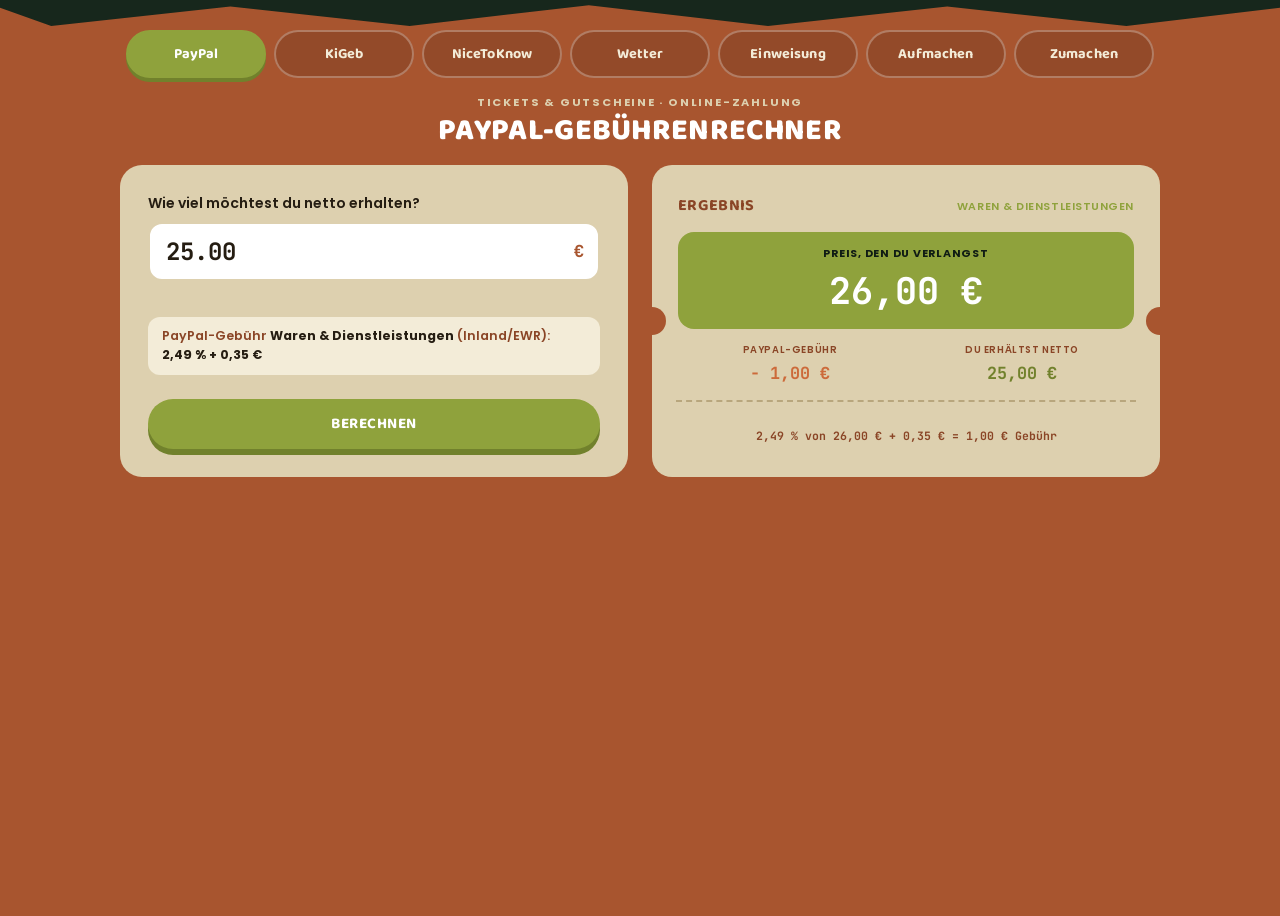
==== Kletterwald/index.html @ faeb9919 "margin fix" ====
<!doctype html>
<html lang="de">
  <head>
    <meta charset="UTF-8" />
    <meta name="viewport" content="width=device-width, initial-scale=1.0" />
    <title>Kletterwald-Einsiedel | INTRANET</title>
    <style>
      /* Fonts lokal eingebettet (Baloo 2, Poppins, JetBrains Mono) – kein Netzwerk nötig, funktioniert komplett offline */
      @font-face {
        font-family: "Baloo 2";
        font-style: normal;
        font-weight: 700;
        font-display: swap;
        src: url([data-uri])
          format("woff2");
      }

      @font-face {
        font-family: "Baloo 2";
        font-style: normal;
        font-weight: 800;
        font-display: swap;
        src: url([data-uri])
          format("woff2");
      }

      @font-face {
        font-family: "Poppins";
        font-style: normal;
        font-weight: 400;
        font-display: swap;
        src: url([data-uri])
          format("woff2");
      }

      @font-face {
        font-family: "Poppins";
        font-style: normal;
        font-weight: 500;
        font-display: swap;
        src: url([data-uri])
          format("woff2");
      }

      @font-face {
        font-family: "Poppins";
        font-style: normal;
        font-weight: 600;
        font-display: swap;
        src: url([data-uri])
          format("woff2");
      }

      @font-face {
        font-family: "Poppins";
        font-style: normal;
        font-weight: 700;
        font-display: swap;
        src: url([data-uri])
          format("woff2");
      }

      @font-face {
        font-family: "JetBrains Mono";
        font-style: normal;
        font-weight: 700;
        font-display: swap;
        src: url([data-uri])
          format("woff2");
      }

      :root {
        --green-dark: #17271c;
        --green-darker: #101c14;
        --terracotta: #a8552f;
        --terracotta-dark: #8a4526;
        --olive: #8fa23c;
        --olive-dark: #71812c;
        --cream: #ddd0af;
        --cream-light: #f3ecd8;
        --orange: #cc6a3a;
        --white: #ffffff;
        --ink: #251d12;
        --font-display: "Baloo 2", sans-serif;
        --font-body: "Poppins", sans-serif;
        --font-mono: "JetBrains Mono", monospace;
      }

      * {
        box-sizing: border-box;
      }
      html,
      body {
        height: 100%;
      }

      body {
        margin: 16px;
        font-family: var(--font-body);
        background: var(--terracotta);
        color: var(--white);
        -webkit-font-smoothing: antialiased;
        display: flex;
        align-items: top;
        justify-content: center;
        min-height: 100vh;
        padding: 14px 16px;
        -webkit-tap-highlight-color: transparent;
      }

      iframe {
        border: none;
        width: 100%;
        height: 600px;
        border-radius: 22px;
        overflow: hidden;
      }

      .wetter-radar-window {
        overflow: hidden;
        border-radius: 22px;
        height: 720px;
      }

      .wetter-radar-window .wetter_radar {
        margin-top: -260px;
        min-height: 1000px;
      }

      /* thin fixed brand strip, doesn't take up layout space */
      .top-decor {
        position: fixed;
        top: 0;
        left: 0;
        right: 0;
        height: 26px;
        background: var(--green-dark);
        clip-path: polygon(
          0 0,
          100% 0,
          100% 30%,
          88% 100%,
          74% 25%,
          60% 100%,
          46% 20%,
          32% 100%,
          18% 25%,
          4% 100%,
          0 30%
        );
        z-index: 0;
      }

      .page {
        position: relative;
        z-index: 1;
        width: 100%;
        max-width: 1040px;
      }

      /* ---------- Tab bar ---------- */
      .tabbar {
        display: flex;
        flex-wrap: wrap;
        justify-content: center;
        gap: 8px;
        margin-bottom: 16px;
      }

      .tab {
        font-family: var(--font-display);
        font-weight: 700;
        font-size: 0.9rem;
        letter-spacing: 0.01em;
        color: var(--cream-light);
        background: rgba(0, 0, 0, 0.12);
        border: 2px solid rgba(255, 255, 255, 0.28);
        border-radius: 999px;
        padding: 10px 18px;
        min-width: 140px;
        max-width: 150px;
        text-align: center;
        cursor: pointer;
        transition:
          background 0.12s ease,
          border-color 0.12s ease,
          color 0.12s ease,
          transform 0.08s ease;
      }

      .tab:active {
        transform: scale(0.97);
      }

      .tab.active {
        background: var(--olive);
        border-color: var(--olive);
        color: var(--white);
        box-shadow: 0 4px 0 var(--olive-dark);
      }

      /* ---------- Page head (per tab) ---------- */
      .page-head {
        text-align: center;
        margin-bottom: 18px;
      }

      .eyebrow {
        font-family: var(--font-body);
        font-weight: 700;
        font-size: 0.7rem;
        letter-spacing: 0.16em;
        text-transform: uppercase;
        color: var(--cream);
        margin: 0 0 4px;
      }

      h1 {
        font-family: var(--font-display);
        font-weight: 800;
        text-transform: uppercase;
        font-size: clamp(1.35rem, 2.6vw, 1.9rem);
        line-height: 1.05;
        letter-spacing: 0.01em;
        margin: 0;
      }

      .layout {
        display: grid;
        grid-template-columns: 1fr 1fr;
        gap: 24px;
        align-items: stretch;
      }

      /* ---------- Left cards (form / package picker) ---------- */
      .calc-card {
        background: var(--cream);
        border-radius: 22px;
        padding: clamp(18px, 2.6vw, 28px);
        color: var(--ink);
        text-align: left;
        display: flex;
        flex-direction: column;
        height: 100%;
      }

      #panel-paypal .calc-card {
        justify-content: space-between;
      }
      #panel-kigeb .calc-card {
        overflow-y: auto;
      }

      .field {
        margin-bottom: 14px;
      }

      .field label {
        display: block;
        font-weight: 600;
        font-size: 0.88rem;
        margin-bottom: 8px;
        color: var(--ink);
      }

      .amount-row {
        display: flex;
        align-items: center;
        background: var(--white);
        border: 2px solid var(--cream);
        border-radius: 14px;
        padding: 2px 6px 2px 16px;
        transition: border-color 0.15s ease;
      }

      .amount-row:focus-within {
        border-color: var(--olive);
      }

      .amount-row input {
        border: none;
        outline: none;
        background: transparent;
        font-family: var(--font-mono);
        font-size: 1.5rem;
        font-weight: 700;
        color: var(--ink);
        width: 100%;
        padding: 10px 0;
      }

      .amount-row span {
        font-family: var(--font-mono);
        font-weight: 700;
        font-size: 1.05rem;
        color: var(--terracotta);
        padding-right: 8px;
      }

      .fee-basis {
        display: block;
        background: var(--cream-light);
        border-radius: 12px;
        padding: 10px 14px;
        margin: 14px 0 16px;
        font-size: 0.78rem;
        font-weight: 600;
        color: var(--terracotta-dark);
        line-height: 1.5;
      }

      .fee-basis strong {
        color: var(--ink);
      }

      .btn-primary {
        width: 100%;
        background: var(--olive);
        color: var(--white);
        border: none;
        border-radius: 999px;
        font-family: var(--font-display);
        font-weight: 700;
        font-size: 0.95rem;
        text-transform: uppercase;
        letter-spacing: 0.03em;
        padding: 13px 20px;
        cursor: pointer;
        box-shadow: 0 6px 0 var(--olive-dark);
        transition:
          transform 0.08s ease,
          box-shadow 0.08s ease;
      }

      .btn-primary:active {
        transform: translateY(4px);
        box-shadow: 0 2px 0 var(--olive-dark);
      }

      .group-label {
        font-family: var(--font-body);
        font-weight: 700;
        font-size: 0.7rem;
        letter-spacing: 0.14em;
        text-transform: uppercase;
        color: var(--terracotta-dark);
        margin: 14px 0 8px;
      }
      .group-label:first-child {
        margin-top: 0;
      }

      .pkg-row {
        display: flex;
        align-items: center;
        justify-content: space-between;
        gap: 10px;
        width: 100%;
        text-align: left;
        background: var(--white);
        border: 2px solid var(--cream);
        border-radius: 14px;
        padding: 10px 14px;
        margin-bottom: 8px;
        cursor: pointer;
        font-family: inherit;
        transition:
          border-color 0.15s ease,
          transform 0.08s ease;
      }
      .pkg-row:active {
        transform: scale(0.98);
      }
      .pkg-row:focus-within,
      .pkg-row.active {
        border-color: var(--olive);
      }
      .pkg-row.active {
        background: var(--cream-light);
      }

      .pkg-name {
        display: block;
        font-family: var(--font-display);
        font-weight: 700;
        font-size: 1rem;
        color: var(--ink);
      }
      .pkg-sub {
        display: block;
        font-size: 0.72rem;
        font-weight: 500;
        color: var(--terracotta-dark);
        margin-top: 1px;
      }
      .pkg-price {
        font-family: var(--font-mono);
        font-weight: 700;
        font-size: 1.15rem;
        color: var(--terracotta);
        white-space: nowrap;
      }
      .pkg-row.active .pkg-price {
        color: var(--olive-dark);
      }

      /* ---------- Right: ticket stub result ---------- */
      .ticket {
        background: var(--cream);
        border-radius: 20px;
        padding: clamp(18px, 2.6vw, 28px) clamp(16px, 2.6vw, 26px) 20px;
        position: relative;
        color: var(--ink);
        display: flex;
        flex-direction: column;
        justify-content: space-between;
        height: 100%;
        overflow: hidden;
      }

      .ticket::before,
      .ticket::after {
        content: "";
        position: absolute;
        top: 50%;
        transform: translateY(-50%);
        width: 28px;
        height: 28px;
        background: var(--terracotta);
        border-radius: 50%;
      }
      .ticket::before {
        left: -14px;
      }
      .ticket::after {
        right: -14px;
      }

      .ticket-head {
        display: flex;
        justify-content: space-between;
        align-items: baseline;
        flex-wrap: wrap;
        gap: 6px;
        margin-bottom: 14px;
      }

      .ticket-head h2 {
        font-family: var(--font-display);
        text-transform: uppercase;
        font-size: 1rem;
        margin: 0;
        color: var(--terracotta-dark);
        letter-spacing: 0.02em;
      }

      .ticket-head .ticket-type {
        font-family: var(--font-body);
        font-size: 0.68rem;
        font-weight: 600;
        color: var(--olive);
        text-transform: uppercase;
        letter-spacing: 0.05em;
      }

      .price-hero {
        background: var(--olive);
        border-radius: 16px;
        padding: 14px 16px;
        text-align: center;
        margin-bottom: 14px;
      }

      .price-hero .label {
        font-size: 0.68rem;
        font-weight: 700;
        text-transform: uppercase;
        letter-spacing: 0.07em;
        color: var(--green-darker);
        margin-bottom: 4px;
      }

      .price-hero .value {
        font-family: var(--font-mono);
        font-weight: 700;
        font-size: clamp(1.6rem, 3.4vw, 2.3rem);
        color: var(--white);
      }

      .price-hero .sub {
        font-size: 0.68rem;
        font-weight: 600;
        color: rgba(255, 255, 255, 0.85);
        margin-top: 2px;
      }

      .ticket-stats {
        display: grid;
        grid-template-columns: repeat(2, 1fr);
        gap: 8px;
        padding-bottom: 16px;
      }

      .stat {
        text-align: center;
      }

      .stat .label {
        font-size: 0.6rem;
        font-weight: 600;
        text-transform: uppercase;
        letter-spacing: 0.06em;
        color: var(--terracotta-dark);
        margin-bottom: 5px;
      }

      .stat .value {
        font-family: var(--font-mono);
        font-weight: 700;
        font-size: clamp(0.85rem, 1.7vw, 1.05rem);
      }

      .stat.fee .value {
        color: var(--orange);
      }
      .stat.net .value {
        color: var(--olive-dark);
      }

      .checklist {
        display: flex;
        flex-direction: column;
        gap: 7px;
        flex: 1;
        overflow-y: auto;
        padding-bottom: 4px;
      }
      .check-item {
        display: flex;
        align-items: center;
        gap: 10px;
        background: var(--cream-light);
        border-radius: 10px;
        padding: 8px 12px;
        font-size: 0.82rem;
        font-weight: 600;
        color: var(--ink);
      }
      .check-item.off {
        opacity: 0.45;
      }
      .check-item .icon {
        flex-shrink: 0;
        width: 20px;
        height: 20px;
        border-radius: 50%;
        display: flex;
        align-items: center;
        justify-content: center;
        font-size: 0.68rem;
        font-weight: 700;
      }
      .check-item.on .icon {
        background: var(--olive);
        color: var(--white);
      }
      .check-item.off .icon {
        background: #cbbd97;
        color: var(--cream-light);
      }

      .perforation {
        border-top: 2px dashed #b8a67d;
        margin: 0 -2px;
      }
      #panel-kigeb .perforation {
        margin: 14px -2px 0;
      }

      .ticket-formula {
        padding-top: 14px;
        font-family: var(--font-mono);
        font-size: 0.72rem;
        color: var(--terracotta-dark);
        line-height: 1.6;
        text-align: center;
      }
      #panel-kigeb .ticket-formula {
        font-size: 0.66rem;
        padding-top: 12px;
      }

      /* ---------- Placeholder panels (Einweisung / Aufmachen / Zumachen) ---------- */
      .placeholder-card {
        background: var(--cream);
        border-radius: 22px;
        padding: clamp(24px, 4vw, 40px);
        color: var(--ink);
        text-align: center;
        max-width: 560px;
        margin: 0 auto;
        border: 2px dashed #b8a67d;
      }

      .placeholder-card.wor {
        border: none;
      }

      .placeholder-card .placeholder-icon {
        display: flex;
        justify-content: center;
        margin-bottom: 10px;
      }

      .placeholder-card .placeholder-icon svg {
        width: 38px;
        height: 38px;
        stroke: var(--terracotta);
      }

      .placeholder-card p {
        margin: 0;
        font-size: 0.9rem;
        font-weight: 500;
        color: var(--terracotta-dark);
        line-height: 1.6;
      }

      .bulletpoint {
        font-size: 0.9rem;
        color: var(--terracotta-dark);
        font-weight: 700;
      }

      /* ---------- Wetter-Overlay ---------- */
      .date-nav {
        display: flex;
        align-items: center;
        justify-content: center;
        gap: 14px;
        flex-wrap: wrap;
        margin-top: 10px;
      }
      .today-date {
        font-family: var(--font-mono);
        font-size: 0.82rem;
        color: #f0e4cd;
        margin: 0;
        text-transform: capitalize;
        min-width: 180px;
      }
      .nav-btn {
        background: var(--olive);
        color: var(--white);
        border: none;
        border-radius: 999px;
        font-family: var(--font-body);
        font-weight: 600;
        font-size: 0.76rem;
        padding: 9px 16px;
        cursor: pointer;
        white-space: nowrap;
      }
      .nav-btn:active {
        transform: translateY(1px);
      }
      .top-row {
        display: grid;
        grid-template-columns: 1fr 1fr;
        gap: 18px;
        margin: 20px 0 0;
        align-items: stretch;
      }
      .card {
        background: var(--cream-light);
        border-radius: 20px;
        padding: 20px 22px;
        color: var(--ink);
        margin-bottom: 20px;
      }
      .card h2 {
        font-family: var(--font-display);
        text-transform: uppercase;
        font-size: 0.8rem;
        letter-spacing: 0.04em;
        color: var(--terracotta-dark);
        margin: 0 0 12px;
      }
      .hours-value {
        font-family: var(--font-mono);
        font-weight: 700;
        font-size: clamp(1.3rem, 3vw, 1.9rem);
      }
      .hours-value.closed {
        color: var(--terracotta-dark);
      }
      .hours-sub {
        font-size: 0.78rem;
        margin-top: 8px;
        color: var(--terracotta-dark);
        line-height: 1.6;
      }
      .temp-row {
        display: flex;
        gap: 18px;
      }
      .temp-stat {
        flex: 1;
        text-align: center;
      }
      .temp-label {
        font-size: 0.68rem;
        font-weight: 600;
        text-transform: uppercase;
        letter-spacing: 0.05em;
        color: var(--terracotta-dark);
        margin-bottom: 4px;
      }
      .temp-value {
        font-family: var(--font-mono);
        font-weight: 700;
        font-size: clamp(1.7rem, 4vw, 2.4rem);
      }
      .temp-value.cold {
        color: var(--olive-dark);
      }
      .temp-value.hot {
        color: var(--orange);
      }
      .rain-card {
        padding-bottom: 16px;
        margin-bottom: 18px;
      }
      .rain-chart {
        display: flex;
        gap: 6px;
        align-items: flex-end;
        overflow-x: auto;
        padding-top: 6px;
        padding-bottom: 4px;
      }
      .rain-col {
        display: flex;
        flex-direction: column;
        align-items: center;
        flex: 1;
        min-width: 34px;
      }
      .rain-track {
        width: 100%;
        max-width: 26px;
        height: 90px;
        background: rgba(37, 29, 18, 0.08);
        border-radius: 6px;
        display: flex;
        align-items: flex-end;
        overflow: hidden;
      }
      .rain-fill {
        width: 100%;
        border-radius: 6px;
        background: var(--cream);
        transition: height 0.3s ease;
      }
      .rain-pct {
        font-family: var(--font-mono);
        font-size: 0.6rem;
        font-weight: 600;
        margin-top: 5px;
        color: var(--terracotta-dark);
      }
      .rain-hour {
        font-family: var(--font-mono);
        font-size: 0.6rem;
        margin-top: 2px;
        color: var(--ink);
        opacity: 0.55;
      }
      .rain-col.open-hour .rain-hour {
        opacity: 1;
        font-weight: 700;
        color: var(--terracotta-dark);
      }
      .rain-footer {
        display: flex;
        justify-content: space-between;
        align-items: center;
        flex-wrap: wrap;
        gap: 8px;
        margin-top: 12px;
        font-size: 0.68rem;
        color: var(--terracotta-dark);
      }
      .refresh-btn {
        background: none;
        border: none;
        color: var(--terracotta-dark);
        font-family: var(--font-body);
        font-weight: 600;
        font-size: 0.72rem;
        cursor: pointer;
        text-decoration: underline;
        padding: 0;
      }
      .legend {
        display: flex;
        gap: 12px;
        flex-wrap: wrap;
        font-size: 0.62rem;
      }
      .legend span {
        display: inline-flex;
        align-items: center;
        gap: 4px;
      }
      .legend i {
        width: 10px;
        height: 10px;
        border-radius: 3px;
        display: inline-block;
      }

      @media (max-width: 760px) {
        .layout {
          grid-template-columns: 1fr;
        }
        .top-row {
          grid-template-columns: 1fr;
        }
        body {
          align-items: flex-start;
          padding-top: 36px;
        }
        .ticket::before,
        .ticket::after {
          display: none;
        }
      }

      :focus-visible {
        outline: 3px solid var(--orange);
        outline-offset: 2px;
      }
    </style>
  </head>
  <body>
    <div class="top-decor"></div>

    <div class="page">
      <div class="tabbar" role="tablist" aria-label="Bereich wählen">
        <button
          class="tab active"
          type="button"
          data-target="paypal"
          role="tab"
          aria-selected="true"
        >
          PayPal
        </button>
        <button
          class="tab"
          type="button"
          data-target="kigeb"
          role="tab"
          aria-selected="false"
        >
          KiGeb
        </button>
        <button
          class="tab"
          type="button"
          data-target="nicetoknow"
          role="tab"
          aria-selected="false"
        >
          NiceToKnow
        </button>
        <button
          class="tab"
          type="button"
          data-target="wetter"
          role="tab"
          aria-selected="false"
        >
          Wetter
        </button>
        <button
          class="tab"
          type="button"
          data-target="einweisung"
          role="tab"
          aria-selected="false"
        >
          Einweisung
        </button>
        <button
          class="tab"
          type="button"
          data-target="aufmachen"
          role="tab"
          aria-selected="false"
        >
          Aufmachen
        </button>
        <button
          class="tab"
          type="button"
          data-target="zumachen"
          role="tab"
          aria-selected="false"
        >
          Zumachen
        </button>
      </div>

      <!-- ================= PayPal-Gebührenrechner ================= -->
      <section id="panel-paypal" class="tab-panel" role="tabpanel">
        <div class="page-head">
          <p class="eyebrow">Tickets &amp; Gutscheine · Online-Zahlung</p>
          <h1>PayPal-Gebührenrechner</h1>
        </div>

        <div class="layout">
          <form class="calc-card" id="calcForm">
            <div class="field">
              <label for="amount">Wie viel möchtest du netto erhalten?</label>
              <div class="amount-row">
                <input
                  type="number"
                  id="amount"
                  inputmode="decimal"
                  step="0.01"
                  min="0"
                  value="25.00"
                />
                <span>€</span>
              </div>
            </div>

            <div class="fee-basis">
              PayPal-Gebühr
              <strong>Waren &amp; Dienstleistungen</strong> (Inland/EWR):
              <strong>2,49&nbsp;% + 0,35&nbsp;€</strong>
            </div>

            <button type="submit" class="btn-primary">Berechnen</button>
          </form>

          <div class="ticket" aria-live="polite">
            <div class="ticket-head">
              <h2>Ergebnis</h2>
              <span class="ticket-type">Waren &amp; Dienstleistungen</span>
            </div>
            <div class="price-hero">
              <div class="label">Preis, den du verlangst</div>
              <div class="value" id="statGross">–</div>
            </div>
            <div class="ticket-stats">
              <div class="stat fee">
                <div class="label">PayPal-Gebühr</div>
                <div class="value" id="statFee">–</div>
              </div>
              <div class="stat net">
                <div class="label">Du erhältst netto</div>
                <div class="value" id="statNet">–</div>
              </div>
            </div>
            <div class="perforation"></div>
            <p class="ticket-formula" id="statFormula">–</p>
          </div>
        </div>
      </section>

      <!-- ================= Kindergeburtstag ================= -->
      <section id="panel-kigeb" class="tab-panel" role="tabpanel" hidden>
        <div class="page-head">
          <p class="eyebrow">Kasse · Kindergeburtstag</p>
          <h1>Was gehört zu welchem Paket?</h1>
        </div>

        <div class="layout">
          <div class="calc-card">
            <div class="group-label">Miniparcours</div>
            <button class="pkg-row" data-pkg="mini-entdecker">
              <span
                ><span class="pkg-name">Entdecker</span
                ><span class="pkg-sub"
                  >bis 6 Minis · +14 € je weiterem Kind</span
                ></span
              >
              <span class="pkg-price">90 €</span>
            </button>
            <button class="pkg-row" data-pkg="mini-abenteurer">
              <span
                ><span class="pkg-name">Abenteurer</span
                ><span class="pkg-sub"
                  >bis 6 Minis · +17 € je weiterem Kind</span
                ></span
              >
              <span class="pkg-price">115 €</span>
            </button>

            <div class="group-label">Höhenparcours</div>
            <button class="pkg-row" data-pkg="hoehe-entdecker">
              <span
                ><span class="pkg-name">Entdecker</span
                ><span class="pkg-sub"
                  >bis 6 Kinder · +20 € je weiterem Kind</span
                ></span
              >
              <span class="pkg-price">125 €</span>
            </button>
            <button class="pkg-row" data-pkg="hoehe-abenteurer">
              <span
                ><span class="pkg-name">Abenteurer</span
                ><span class="pkg-sub"
                  >bis 6 Kinder · +23 € je weiterem Kind</span
                ></span
              >
              <span class="pkg-price">140 €</span>
            </button>
            <button class="pkg-row" data-pkg="hoehe-wipfelstuermer">
              <span
                ><span class="pkg-name">Wipfelstürmer</span
                ><span class="pkg-sub"
                  >bis 6 Kinder · +25 € je weiterem Kind</span
                ></span
              >
              <span class="pkg-price">250 €</span>
            </button>
          </div>

          <div class="ticket" aria-live="polite">
            <div class="ticket-head">
              <h2>Checkliste</h2>
              <span class="ticket-type" id="kgTicketType">Miniparcours</span>
            </div>
            <div class="price-hero">
              <div class="label">Preis</div>
              <div class="value" id="kgPrice">90 €</div>
              <div class="sub" id="kgSub">
                bis 6 Kinder · + 14 € je weiterem Kind
              </div>
            </div>
            <div class="checklist" id="kgChecklist"></div>
          </div>
        </div>
      </section>

      <!-- ================= NiceToKnow ================= -->
      <section id="panel-nicetoknow" class="tab-panel" role="tabpanel" hidden>
        <div class="page-head">
          <p class="eyebrow">-- -- --</p>
          <h1>NiceToKnow</h1>
        </div>

        <div class="layout">
          <div class="calc-card">
            <button class="pkg-row" data-pkg="waldhaus-einsiedel">
              <span
                ><span class="pkg-name">Waldhaus Öffnungszeiten</span
                ><span class="pkg-sub"
                  >Die Öffnungszeiten des Waldhauses Einsiedel</span
                ></span
              >
            </button>
            <div class="placeholder-card wor">
              <div class="placeholder-icon">
                <svg
                  viewBox="0 0 24 24"
                  fill="none"
                  stroke-width="1.6"
                  stroke-linecap="round"
                  stroke-linejoin="round"
                  xmlns="http://www.w3.org/2000/svg"
                >
                  <rect x="5" y="4" width="14" height="17" rx="2"></rect>
                  <path d="M9 4V3a1 1 0 0 1 1-1h4a1 1 0 0 1 1 1v1"></path>
                  <line x1="9" y1="10" x2="15" y2="10"></line>
                  <line x1="9" y1="14" x2="15" y2="14"></line>
                  <line x1="9" y1="18" x2="12.5" y2="18"></line>
                </svg>
              </div>
              <p>weiterer Inhalt folgt in Kürze.</p>
            </div>
          </div>

          <div class="ticket" id="niceTicket" aria-live="polite" hidden>
            <div class="ticket-head">
              <h2>FACTS</h2>
            </div>
            <div class="checklist" id="niceChecklist"></div>
          </div>
        </div>
      </section>

      <!-- ================= Wetter-Overlay ================= -->
      <section id="panel-wetter" class="tab-panel" role="tabpanel" hidden>
        <div class="page-head">
          <p class="eyebrow">-- -- --</p>
          <h1>Wetter-Overlay</h1>
          <div class="date-nav">
            <button id="prevDay" class="nav-btn">← Ein Tag zurück</button>
            <p class="today-date" id="todayDate">–</p>
            <button id="nextDay" class="nav-btn">Ein Tag vor →</button>
          </div>
        </div>

        <div class="top-row">
          <div class="card">
            <h2>Öffnungszeiten</h2>
            <div class="hours-value" id="hoursValue">–</div>
            <div class="hours-sub" id="hoursSub"></div>
          </div>

          <div class="card">
            <h2 id="tempHeading">Temperatur</h2>
            <div class="temp-row">
              <div class="temp-stat">
                <div class="temp-label">Tief</div>
                <div class="temp-value cold" id="tempMin">–</div>
              </div>
              <div class="temp-stat">
                <div class="temp-label">Hoch</div>
                <div class="temp-value hot" id="tempMax">–</div>
              </div>
            </div>
          </div>
        </div>

        <div class="card rain-card">
          <h2 id="rainHeading">Regenverlauf heute</h2>
          <div class="rain-chart" id="rainChart"></div>
          <div class="rain-footer">
            <div class="legend" id="rainLegend"></div>
            <div>
              <span id="rainUpdated">–</span>
              ·
              <button class="refresh-btn" id="refreshBtn">Aktualisieren</button>
            </div>
          </div>
        </div>

        <div class="card">
          <h2>Wetterradar</h2>
          <div class="wetter-radar-window">
            <iframe
              class="wetter_radar"
              src="https://www.wetteronline.de/wetterradar/gramschatzer-wald?wry=49.91,9.95&wrn=Gramschatzer%20Wald&wrg=x0443&wrx=49.91,9.95&wrm=10"
              frameborder="0"
              id="wetterRadar"
            ></iframe>
          </div>
        </div>

        <div class="card">
          <h2>Blitzradar</h2>
          <iframe
            src="https://maps.blitzortung.org/de/#8.5/49.91/9.95"
            frameborder="0"
            id="blitzRadar"
            class="blitz_radar"
          ></iframe>
        </div>
      </section>

      <!-- ================= Einweisung (Platzhalter) ================= -->
      <section id="panel-einweisung" class="tab-panel" role="tabpanel" hidden>
        <div class="page-head">
          <p class="eyebrow">Ablauf · Vor Ort</p>
          <h1>Einweisung</h1>
        </div>
        <div class="placeholder-card">
          <div class="placeholder-icon">
            <svg
              viewBox="0 0 24 24"
              fill="none"
              stroke-width="1.6"
              stroke-linecap="round"
              stroke-linejoin="round"
              xmlns="http://www.w3.org/2000/svg"
            >
              <rect x="5" y="4" width="14" height="17" rx="2"></rect>
              <path d="M9 4V3a1 1 0 0 1 1-1h4a1 1 0 0 1 1 1v1"></path>
              <line x1="9" y1="10" x2="15" y2="10"></line>
              <line x1="9" y1="14" x2="15" y2="14"></line>
              <line x1="9" y1="18" x2="12.5" y2="18"></line>
            </svg>
          </div>
          <p>Inhalt folgt in Kürze.</p>
        </div>
      </section>

      <!-- ================= Aufmachen (Platzhalter) ================= -->
      <section id="panel-aufmachen" class="tab-panel" role="tabpanel" hidden>
        <div class="page-head">
          <p class="eyebrow">Ablauf · Vor Ort</p>
          <h1>Aufmachen</h1>
        </div>
        <div class="placeholder-card">
          <div class="placeholder-icon">
            <svg
              viewBox="0 0 24 24"
              fill="none"
              stroke-width="1.6"
              stroke-linecap="round"
              stroke-linejoin="round"
              xmlns="http://www.w3.org/2000/svg"
            >
              <rect x="5" y="4" width="14" height="17" rx="2"></rect>
              <path d="M9 4V3a1 1 0 0 1 1-1h4a1 1 0 0 1 1 1v1"></path>
              <line x1="9" y1="10" x2="15" y2="10"></line>
              <line x1="9" y1="14" x2="15" y2="14"></line>
              <line x1="9" y1="18" x2="12.5" y2="18"></line>
            </svg>
          </div>
          <p>Inhalt folgt in Kürze.</p>
        </div>
      </section>

      <!-- ================= Zumachen (Platzhalter) ================= -->
      <section id="panel-zumachen" class="tab-panel" role="tabpanel" hidden>
        <div class="page-head">
          <p class="eyebrow">Ablauf · Vor Ort</p>
          <h1>Zumachen</h1>
        </div>
        <div class="placeholder-card">
          <div class="placeholder-icon">
            <svg
              viewBox="0 0 24 24"
              fill="none"
              stroke-width="1.6"
              stroke-linecap="round"
              stroke-linejoin="round"
              xmlns="http://www.w3.org/2000/svg"
            >
              <rect x="5" y="4" width="14" height="17" rx="2"></rect>
              <path d="M9 4V3a1 1 0 0 1 1-1h4a1 1 0 0 1 1 1v1"></path>
              <line x1="9" y1="10" x2="15" y2="10"></line>
              <line x1="9" y1="14" x2="15" y2="14"></line>
              <line x1="9" y1="18" x2="12.5" y2="18"></line>
            </svg>
          </div>
          <p>Inhalt folgt in Kürze.</p>
        </div>
      </section>
    </div>

    <script>
      /* ---------- Tab switching ---------- */
      const tabs = document.querySelectorAll(".tab");
      const panels = document.querySelectorAll(".tab-panel");
      let triggerWeatherInit = null; // wird von der Wetter-IIFE weiter unten gesetzt

      tabs.forEach((tab) => {
        tab.addEventListener("click", () => {
          const target = tab.dataset.target;

          tabs.forEach((t) => {
            t.classList.toggle("active", t === tab);
            t.setAttribute("aria-selected", t === tab ? "true" : "false");
          });

          panels.forEach((p) => {
            p.hidden = p.id !== `panel-${target}`;
          });

          if (target === "wetter" && triggerWeatherInit) triggerWeatherInit();
        });
      });

      /* ---------- Tab-Buttons auf gleiche Breite bringen ---------- */
      function equalizeTabWidths() {
        tabs.forEach((t) => {
          t.style.width = "auto";
        });
        let max = 0;
        tabs.forEach((t) => {
          max = Math.max(max, t.offsetWidth);
        });
        tabs.forEach((t) => {
          t.style.width = max + "px";
        });
      }
      equalizeTabWidths();
      if (document.fonts && document.fonts.ready) {
        document.fonts.ready.then(equalizeTabWidths); // nach Font-Ladung erneut messen, für exakte Breite
      }

      /* ---------- PayPal-Gebührenrechner ---------- */
      (function () {
        const FEE = { percent: 2.49, fixed: 0.35 };

        const amountEl = document.getElementById("amount");
        const form = document.getElementById("calcForm");

        const statGross = document.getElementById("statGross");
        const statFee = document.getElementById("statFee");
        const statNet = document.getElementById("statNet");
        const statFormula = document.getElementById("statFormula");

        function eur(n) {
          return (
            n.toLocaleString("de-DE", {
              minimumFractionDigits: 2,
              maximumFractionDigits: 2,
            }) + " €"
          );
        }
        function pct(n) {
          return (
            n.toLocaleString("de-DE", {
              minimumFractionDigits: 2,
              maximumFractionDigits: 2,
            }) + " %"
          );
        }

        function calculate() {
          const net = Math.max(0, parseFloat(amountEl.value) || 0);
          const gross = (net + FEE.fixed) / (1 - FEE.percent / 100);
          const fee = gross - net;

          statGross.textContent = eur(gross);
          statFee.textContent = "− " + eur(fee);
          statNet.textContent = eur(net);
          statFormula.textContent = `${pct(FEE.percent)} von ${eur(gross)} + ${eur(FEE.fixed)} = ${eur(fee)} Gebühr`;
        }

        form.addEventListener("submit", (e) => {
          e.preventDefault();
          calculate();
        });
        amountEl.addEventListener("input", calculate);

        calculate();
      })();

      /* ---------- Kindergeburtstag – Kassen-Übersicht ---------- */
      (function () {
        const packages = {
          "mini-entdecker": {
            name: "Entdecker",
            tag: "Miniparcours",
            price: "90 €",
            sub: "bis 6 Minis · + 14 € je weiterem Kind",
            items: [
              ["Gutschein für das Geburtstagskind", true],
              ["Urkunden", true],
              ["15 % Rabatt Biergarten am Waldhaus", true],
              ["Bio-Kaltgetränk pro Kind", false],
              ["Reservierter Tisch", false],
              ["Handschuhe", false],
              ["Exklusive Trainer/in-Betreuung", false],
            ],
          },
          "mini-abenteurer": {
            name: "Abenteurer",
            tag: "Miniparcours",
            price: "115 €",
            sub: "bis 6 Minis · + 17 € je weiterem Kind",
            items: [
              ["Gutschein für das Geburtstagskind", true],
              ["Urkunden", true],
              ["15 % Rabatt Biergarten am Waldhaus", true],
              ["Bio-Kaltgetränk pro Kind", true],
              ["Reservierter Tisch", true],
              ["Handschuhe", false],
              ["Exklusive Trainer/in-Betreuung", false],
            ],
          },
          "hoehe-entdecker": {
            name: "Entdecker",
            tag: "Höhenparcours",
            price: "125 €",
            sub: "bis 6 Kinder · + 20 € je weiterem Kind",
            items: [
              ["Gutschein für das Geburtstagskind", true],
              ["Urkunden", true],
              ["15 % Rabatt Biergarten am Waldhaus", true],
              ["Bio-Kaltgetränk pro Kind", false],
              ["Reservierter Tisch", false],
              ["Handschuhe", false],
              ["Exklusive Trainer/in-Betreuung", false],
            ],
          },
          "hoehe-abenteurer": {
            name: "Abenteurer",
            tag: "Höhenparcours",
            price: "140 €",
            sub: "bis 6 Kinder · + 23 € je weiterem Kind",
            items: [
              ["Gutschein für das Geburtstagskind", true],
              ["Urkunden", true],
              ["15 % Rabatt Biergarten am Waldhaus", true],
              ["Bio-Kaltgetränk pro Kind", true],
              ["Reservierter Tisch", true],
              ["Handschuhe", false],
              ["Exklusive Trainer/in-Betreuung", false],
            ],
          },
          "hoehe-wipfelstuermer": {
            name: "Wipfelstürmer",
            tag: "Höhenparcours",
            price: "250 €",
            sub: "bis 6 Kinder · + 25 € je weiterem Kind",
            items: [
              ["Gutschein für das Geburtstagskind", true],
              ["Urkunden", true],
              ["15 % Rabatt Biergarten am Waldhaus", true],
              ["Bio-Kaltgetränk pro Kind", true],
              ["Reservierter Tisch", true],
              ["Handschuhe", true],
              ["Exklusive Trainer/in-Betreuung (bis 6 Kinder)", true],
            ],
          },
        };

        const panel = document.getElementById("panel-kigeb");
        const rows = panel.querySelectorAll(".pkg-row");
        const kgTicketType = document.getElementById("kgTicketType");
        const kgPrice = document.getElementById("kgPrice");
        const kgSub = document.getElementById("kgSub");
        const kgChecklist = document.getElementById("kgChecklist");

        function render(pkgId) {
          const p = packages[pkgId];
          kgTicketType.textContent = p.tag;
          kgPrice.textContent = p.price;
          kgSub.textContent = p.sub;
          kgChecklist.innerHTML = p.items
            .map(
              ([label, on]) => `
        <div class="check-item ${on ? "on" : "off"}">
          <span class="icon">${on ? "✓" : "–"}</span>
          <span>${label}</span>
        </div>
      `,
            )
            .join("");
        }

        rows.forEach((row) => {
          row.addEventListener("click", () => {
            rows.forEach((r) => r.classList.remove("active"));
            row.classList.add("active");
            render(row.dataset.pkg);
          });
        });

        rows[0].classList.add("active");
        render(rows[0].dataset.pkg);
      })();

      /* ---------- NiceToKnow – Waldhaus Öffnungszeiten ---------- */
      (function () {
        const openingHours = [
          ["Montag", "11:30–20:00"],
          ["Dienstag", "Geschlossen"],
          ["Mittwoch", "Geschlossen"],
          ["Donnerstag", "11:30–20:00"],
          ["Freitag", "11:30–20:00"],
          ["Samstag", "11:30–20:00"],
          ["Sonntag", "11:30–20:00"],
        ];

        const panel = document.getElementById("panel-nicetoknow");
        const row = panel.querySelector(".pkg-row");
        const ticket = document.getElementById("niceTicket");
        const checklist = document.getElementById("niceChecklist");

        function selectRow() {
          row.classList.add("active");
          ticket.hidden = false;
          checklist.innerHTML = openingHours
            .map(
              ([day, hours]) => `
        <div class="check-item ${hours === "Geschlossen" ? "off" : "on"}">
          <span class="icon">${hours === "Geschlossen" ? "–" : "✓"}</span>
          <span>${day}: ${hours}</span>
        </div>
      `,
            )
            .join("");
        }

        row.addEventListener("click", selectRow);
        selectRow();
      })();

      /* ---------- Wetter-Overlay (lädt erst, wenn der Tab zum ersten Mal geöffnet wird) ---------- */
      (function () {
        /* ÖFFNUNGSZEITEN — feste Regeln aus der aktuellen Saisontabelle
           (kletterwaldeinsiedel.de/besuch, Stand Saison 2026).
           WICHTIG: jede Saison von Hand aktualisieren. */

        const SEASON_2026 = { start: "2026-03-28", end: "2026-11-08" };

        const FERIEN_2026 = [
          { start: "2026-03-30", end: "2026-04-10" }, // Osterferien
          { start: "2026-05-26", end: "2026-06-05" }, // Pfingstferien
          { start: "2026-08-03", end: "2026-09-14" }, // Sommerferien
          { start: "2026-11-02", end: "2026-11-06" }, // Herbstferien
        ];

        const FEIERTAGE_2026 = [
          "2026-04-03",
          "2026-04-06",
          "2026-05-01",
          "2026-05-14",
          "2026-05-25",
          "2026-06-04",
          "2026-08-15",
          "2026-10-03",
          "2026-11-01",
        ];

        const BRUECKENTAGE_2026 = ["2026-05-15"]; // bei Bedarf ergänzen

        const ZEITUMSTELLUNG_2026 = "2026-10-25";

        function isoDate(d) {
          return (
            d.getFullYear() +
            "-" +
            String(d.getMonth() + 1).padStart(2, "0") +
            "-" +
            String(d.getDate()).padStart(2, "0")
          );
        }
        function inRange(ds, range) {
          return ds >= range.start && ds <= range.end;
        }
        function isFerien(ds) {
          return FERIEN_2026.some((r) => inRange(ds, r));
        }
        function isFeiertagOrBruecke(ds) {
          return FEIERTAGE_2026.includes(ds) || BRUECKENTAGE_2026.includes(ds);
        }

        function subMinutes(hhmm, minutes) {
          const [h, m] = hhmm.split(":").map(Number);
          const total = h * 60 + m - minutes;
          const hh = Math.floor((((total % 1440) + 1440) % 1440) / 60);
          const mm = ((total % 60) + 60) % 60;
          return (
            String(hh).padStart(2, "0") + ":" + String(mm).padStart(2, "0")
          );
        }

        function computeHours(date) {
          const ds = isoDate(date);
          if (ds < SEASON_2026.start || ds > SEASON_2026.end)
            return { open: false, reason: "Saisonpause" };
          const month = date.getMonth() + 1;
          const day = date.getDay();
          const weekend = day === 0 || day === 6;
          const friday = day === 5;
          const ferien = isFerien(ds);
          const feiertag = isFeiertagOrBruecke(ds);

          if (month === 3 || month === 4) {
            if (ferien || feiertag || weekend)
              return { open: true, from: "11:00", to: "19:00" };
            return { open: false, reason: "Regulärer Wochentag" };
          }
          if (month >= 5 && month <= 9) {
            if (ferien || feiertag || weekend)
              return { open: true, from: "10:00", to: "19:00" };
            if (friday) return { open: true, from: "14:00", to: "19:00" };
            return { open: false, reason: "Regulärer Wochentag" };
          }
          if (ferien) return { open: true, from: "11:00", to: "17:00" };
          if (feiertag || weekend) {
            const to = ds >= ZEITUMSTELLUNG_2026 ? "17:00" : "18:00";
            return { open: true, from: "11:00", to };
          }
          return { open: false, reason: "Regulärer Wochentag" };
        }

        function renderHours(date) {
          const dateFmt = date.toLocaleDateString("de-DE", {
            weekday: "long",
            day: "2-digit",
            month: "long",
          });
          document.getElementById("todayDate").textContent = dateFmt;

          const result = computeHours(date);
          const valueEl = document.getElementById("hoursValue");
          const subEl = document.getElementById("hoursSub");

          if (result.open) {
            valueEl.classList.remove("closed");
            valueEl.textContent = `${result.from} – ${result.to} Uhr`;
            const kassenschluss = subMinutes(result.to, 120);
            const letzterAufstieg = subMinutes(result.to, 30);
            subEl.innerHTML = `Kassenschluss: ${kassenschluss} Uhr · Letzter Aufstieg: ${letzterAufstieg} Uhr`;
          } else {
            valueEl.classList.add("closed");
            valueEl.textContent = "Geschlossen";
            subEl.textContent = result.reason;
          }
          return result;
        }

        /* TAG-NAVIGATION */
        const TODAY = new Date();
        TODAY.setHours(0, 0, 0, 0);
        let dayOffset = 0;
        const MIN_OFFSET = -14,
          MAX_OFFSET = 14;

        function getSelectedDate() {
          const d = new Date(TODAY);
          d.setDate(TODAY.getDate() + dayOffset);
          return d;
        }

        /* WETTER — Open-Meteo (schlüssellos, CORS-fähig, DWD-Basis).
           Wetter Online bietet keine öffentliche fetch()-fähige Schnittstelle. */
        const LAT = 49.9005,
          LON = 9.9575; // Kletterwald Einsiedel, Gramschatzer Wald

        function rainColor(pct) {
          if (pct >= 80) return "var(--terracotta-dark)";
          if (pct >= 50) return "var(--orange)";
          if (pct >= 20) return "var(--olive)";
          return "var(--cream)";
        }

        function renderLegend(isPast) {
          const legend = document.getElementById("rainLegend");
          if (isPast) {
            legend.innerHTML = `
              <span><i style="background:var(--cream)"></i>&lt;1mm</span>
              <span><i style="background:var(--olive)"></i>1–2,5mm</span>
              <span><i style="background:var(--orange)"></i>2,5–4mm</span>
              <span><i style="background:var(--terracotta-dark)"></i>&gt;4mm</span>`;
          } else {
            legend.innerHTML = `
              <span><i style="background:var(--cream)"></i>0–19%</span>
              <span><i style="background:var(--olive)"></i>20–49%</span>
              <span><i style="background:var(--orange)"></i>50–79%</span>
              <span><i style="background:var(--terracotta-dark)"></i>80–100%</span>`;
          }
        }

        async function loadWeather(selectedDate, openHours) {
          const rainChart = document.getElementById("rainChart");
          const tempMin = document.getElementById("tempMin");
          const tempMax = document.getElementById("tempMax");
          const updatedEl = document.getElementById("rainUpdated");
          const rainHeading = document.getElementById("rainHeading");
          const tempHeading = document.getElementById("tempHeading");

          rainChart.innerHTML =
            '<p style="font-size:0.8rem;color:var(--terracotta-dark);">Lade Wetterdaten…</p>';

          const diffDays = Math.round((selectedDate - TODAY) / 86400000);
          const isPast = diffDays < 0;
          const past_days = isPast ? Math.min(92, -diffDays) : 0;
          const forecast_days = isPast ? 1 : Math.min(16, diffDays + 1);

          tempHeading.textContent =
            "Temperatur" +
            (diffDays === 0
              ? " heute"
              : isPast
                ? " (gemessen)"
                : " (Vorhersage)");
          rainHeading.textContent =
            "Regenverlauf" +
            (diffDays === 0
              ? " heute"
              : isPast
                ? " (gemessen)"
                : " (Vorhersage)");
          renderLegend(isPast);

          const url = `https://api.open-meteo.com/v1/forecast?latitude=${LAT}&longitude=${LON}&daily=temperature_2m_max,temperature_2m_min&hourly=precipitation_probability,precipitation,temperature_2m&timezone=Europe%2FBerlin&past_days=${past_days}&forecast_days=${forecast_days}`;

          try {
            const res = await fetch(url);
            if (!res.ok) throw new Error("Netzwerkfehler");
            const data = await res.json();

            const ds = isoDate(selectedDate);
            const dayIdx = data.daily.time.indexOf(ds);
            const hourStartIdx = data.hourly.time.findIndex((t) =>
              t.startsWith(ds),
            );

            if (dayIdx === -1 || hourStartIdx === -1)
              throw new Error("Datum außerhalb des verfügbaren Bereichs");

            const startHour = 10,
              endHour = 19;
            let openFrom = -1,
              openTo = -1;
            if (openHours.open) {
              openFrom = parseInt(openHours.from.slice(0, 2), 10);
              openTo = parseInt(openHours.to.slice(0, 2), 10);
            }

            if (openHours.open) {
              const openTemps = [];
              for (let h = openFrom; h <= openTo; h++) {
                const t = data.hourly.temperature_2m[hourStartIdx + h];
                if (t !== undefined && t !== null) openTemps.push(t);
              }
              tempMax.textContent = Math.round(Math.max(...openTemps)) + "°C";
              tempMin.textContent = Math.round(Math.min(...openTemps)) + "°C";
            } else {
              tempMax.textContent =
                Math.round(data.daily.temperature_2m_max[dayIdx]) + "°";
              tempMin.textContent =
                Math.round(data.daily.temperature_2m_min[dayIdx]) + "°";
              tempHeading.textContent += " · ganzer Tag, geschlossen";
            }

            rainChart.innerHTML = "";
            for (let h = startHour; h <= endHour; h++) {
              const idx = hourStartIdx + h;
              let pct, label;
              if (isPast) {
                const mm = data.hourly.precipitation[idx] ?? 0;
                pct = Math.min(100, Math.round((mm / 5) * 100));
                label = mm.toFixed(1) + "mm";
              } else {
                pct = data.hourly.precipitation_probability[idx] ?? 0;
                label = pct + "%";
              }

              const col = document.createElement("div");
              col.className = "rain-col";
              if (openHours.open && h >= openFrom && h < openTo)
                col.classList.add("open-hour");

              col.innerHTML = `
                <div class="rain-track">
                  <div class="rain-fill" style="height:${Math.max(pct, 3)}%;background:${rainColor(pct)}"></div>
                </div>
                <div class="rain-pct">${label}</div>
                <div class="rain-hour">${String(h).padStart(2, "0")}</div>
              `;
              rainChart.appendChild(col);
            }

            const now = new Date();
            updatedEl.textContent =
              "Stand: " +
              now.toLocaleTimeString("de-DE", {
                hour: "2-digit",
                minute: "2-digit",
              }) +
              " Uhr";
          } catch (err) {
            rainChart.innerHTML =
              '<p style="font-size:0.8rem;color:var(--terracotta-dark);">Wetterdaten für diesen Tag nicht verfügbar.</p>';
            updatedEl.textContent = "Fehler beim Laden";
          }
        }

        function init() {
          const selectedDate = getSelectedDate();
          const openHours = renderHours(selectedDate);
          loadWeather(selectedDate, openHours);
        }

        document.getElementById("refreshBtn").addEventListener("click", init);
        document.getElementById("prevDay").addEventListener("click", () => {
          dayOffset = Math.max(MIN_OFFSET, dayOffset - 1);
          init();
        });
        document.getElementById("nextDay").addEventListener("click", () => {
          dayOffset = Math.min(MAX_OFFSET, dayOffset + 1);
          init();
        });

        /* Lazy-Start: läuft erst los, wenn der Wetter-Tab zum ersten Mal
           geöffnet wird, statt schon beim Laden der Seite unnötig eine
           Wetter-API abzufragen, falls der Tab nie besucht wird. */
        let weatherStarted = false;
        function startWeatherTab() {
          if (weatherStarted) return;
          weatherStarted = true;
          init();
        }
        triggerWeatherInit = startWeatherTab;
      })();
    </script>
  </body>
</html>
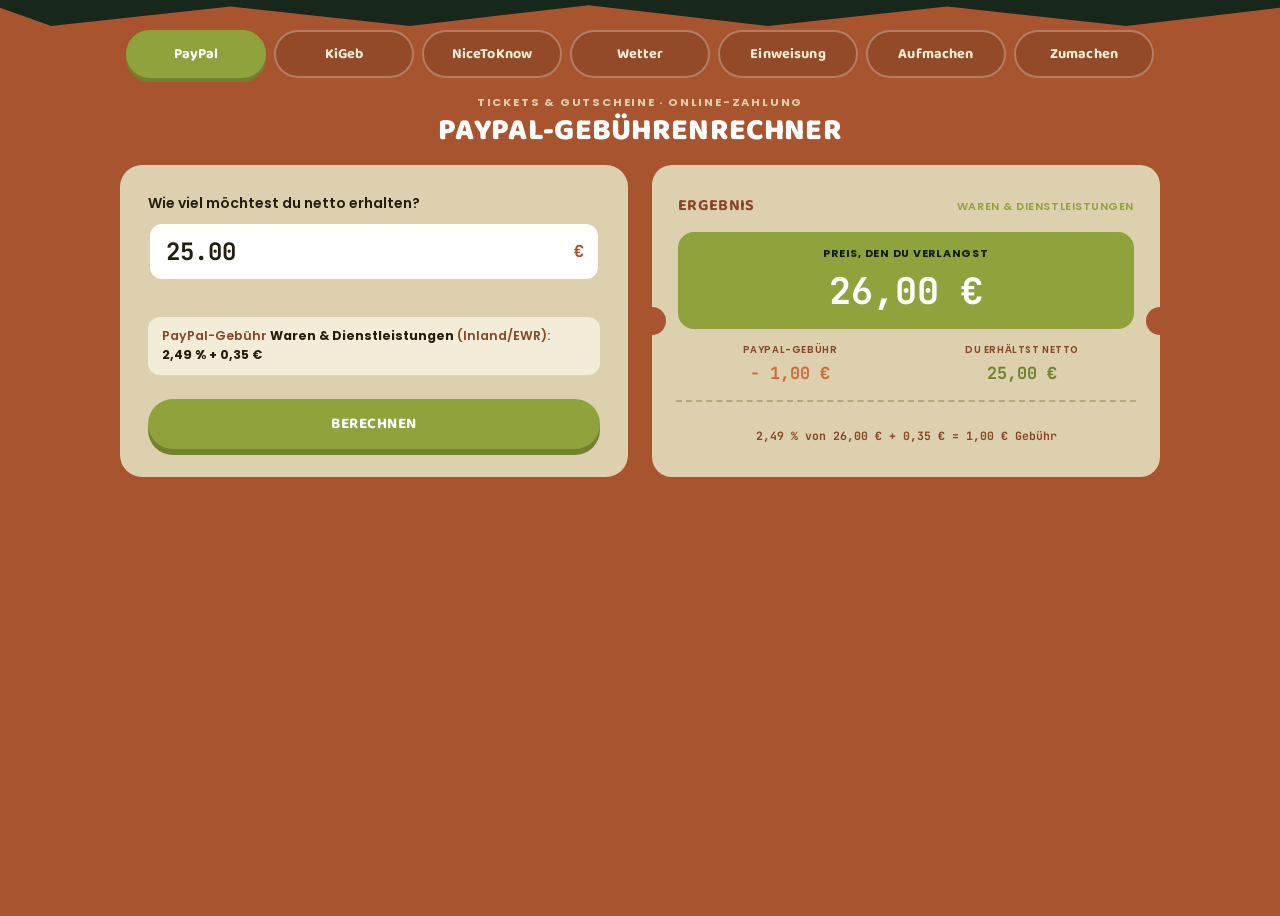
==== commit a2248989: "z index beim decor und lazy loadding fix das scrolling" ====
--- a/Kletterwald/index.html
+++ b/Kletterwald/index.html
@@ -110,6 +110,7 @@
 
       iframe {
         border: none;
+        display: block;
         width: 100%;
         height: 600px;
         border-radius: 22px;
@@ -148,7 +149,7 @@
           4% 100%,
           0 30%
         );
-        z-index: 0;
+        z-index: 50;
       }
 
       .page {
@@ -1146,6 +1147,7 @@
           <div class="wetter-radar-window">
             <iframe
               class="wetter_radar"
+              loading="lazy"
               src="https://www.wetteronline.de/wetterradar/gramschatzer-wald?wry=49.91,9.95&wrn=Gramschatzer%20Wald&wrg=x0443&wrx=49.91,9.95&wrm=10"
               frameborder="0"
               id="wetterRadar"
@@ -1156,6 +1158,7 @@
         <div class="card">
           <h2>Blitzradar</h2>
           <iframe
+            loading="lazy"
             src="https://maps.blitzortung.org/de/#8.5/49.91/9.95"
             frameborder="0"
             id="blitzRadar"
@@ -1247,6 +1250,18 @@
     </div>
 
     <script>
+      /* Drittanbieter-iframes dürfen die äußere Seitenposition nicht verändern. */
+      const initialPageScrollY = window.scrollY;
+      document.querySelectorAll("iframe").forEach((frame) => {
+        frame.addEventListener("load", () => {
+          requestAnimationFrame(() => {
+            if (window.scrollY !== initialPageScrollY) {
+              window.scrollTo(0, initialPageScrollY);
+            }
+          });
+        });
+      });
+
       /* ---------- Tab switching ---------- */
       const tabs = document.querySelectorAll(".tab");
       const panels = document.querySelectorAll(".tab-panel");
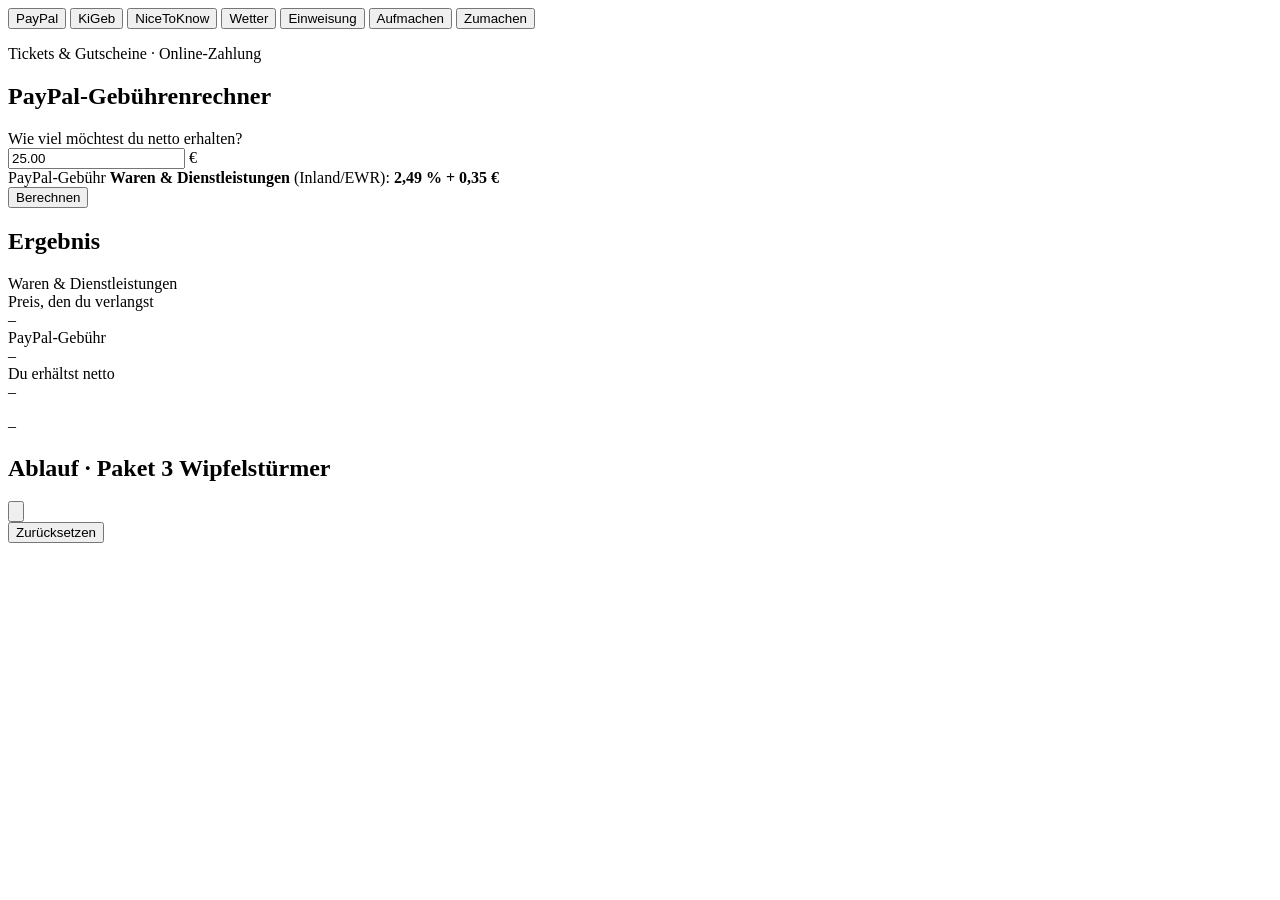
==== commit 82ce2023: "HTML/CSS/JS aufgeteilt + Checklisten (Aufmachen/Zumachen/Paket 3) gemerged" ====
--- a/Kletterwald/index.html
+++ b/Kletterwald/index.html
@@ -4,845 +4,7 @@
     <meta charset="UTF-8" />
     <meta name="viewport" content="width=device-width, initial-scale=1.0" />
     <title>Kletterwald-Einsiedel | INTRANET</title>
-    <style>
-      /* Fonts lokal eingebettet (Baloo 2, Poppins, JetBrains Mono) – kein Netzwerk nötig, funktioniert komplett offline */
-      @font-face {
-        font-family: "Baloo 2";
-        font-style: normal;
-        font-weight: 700;
-        font-display: swap;
-        src: url([data-uri])
-          format("woff2");
-      }
-
-      @font-face {
-        font-family: "Baloo 2";
-        font-style: normal;
-        font-weight: 800;
-        font-display: swap;
-        src: url([data-uri])
-          format("woff2");
-      }
-
-      @font-face {
-        font-family: "Poppins";
-        font-style: normal;
-        font-weight: 400;
-        font-display: swap;
-        src: url([data-uri])
-          format("woff2");
-      }
-
-      @font-face {
-        font-family: "Poppins";
-        font-style: normal;
-        font-weight: 500;
-        font-display: swap;
-        src: url([data-uri])
-          format("woff2");
-      }
-
-      @font-face {
-        font-family: "Poppins";
-        font-style: normal;
-        font-weight: 600;
-        font-display: swap;
-        src: url([data-uri])
-          format("woff2");
-      }
-
-      @font-face {
-        font-family: "Poppins";
-        font-style: normal;
-        font-weight: 700;
-        font-display: swap;
-        src: url([data-uri])
-          format("woff2");
-      }
-
-      @font-face {
-        font-family: "JetBrains Mono";
-        font-style: normal;
-        font-weight: 700;
-        font-display: swap;
-        src: url([data-uri])
-          format("woff2");
-      }
-
-      :root {
-        --green-dark: #17271c;
-        --green-darker: #101c14;
-        --terracotta: #a8552f;
-        --terracotta-dark: #8a4526;
-        --olive: #8fa23c;
-        --olive-dark: #71812c;
-        --cream: #ddd0af;
-        --cream-light: #f3ecd8;
-        --orange: #cc6a3a;
-        --white: #ffffff;
-        --ink: #251d12;
-        --font-display: "Baloo 2", sans-serif;
-        --font-body: "Poppins", sans-serif;
-        --font-mono: "JetBrains Mono", monospace;
-      }
-
-      * {
-        box-sizing: border-box;
-      }
-      html,
-      body {
-        height: 100%;
-      }
-
-      body {
-        margin: 16px;
-        font-family: var(--font-body);
-        background: var(--terracotta);
-        color: var(--white);
-        -webkit-font-smoothing: antialiased;
-        display: flex;
-        align-items: top;
-        justify-content: center;
-        min-height: 100vh;
-        padding: 14px 16px;
-        -webkit-tap-highlight-color: transparent;
-      }
-
-      iframe {
-        border: none;
-        display: block;
-        width: 100%;
-        height: 600px;
-        border-radius: 22px;
-        overflow: hidden;
-      }
-
-      .wetter-radar-window {
-        overflow: hidden;
-        border-radius: 22px;
-        height: 720px;
-      }
-
-      .wetter-radar-window .wetter_radar {
-        margin-top: -260px;
-        min-height: 1000px;
-      }
-
-      /* thin fixed brand strip, doesn't take up layout space */
-      .top-decor {
-        position: fixed;
-        top: 0;
-        left: 0;
-        right: 0;
-        height: 26px;
-        background: var(--green-dark);
-        clip-path: polygon(
-          0 0,
-          100% 0,
-          100% 30%,
-          88% 100%,
-          74% 25%,
-          60% 100%,
-          46% 20%,
-          32% 100%,
-          18% 25%,
-          4% 100%,
-          0 30%
-        );
-        z-index: 50;
-      }
-
-      .page {
-        position: relative;
-        z-index: 1;
-        width: 100%;
-        max-width: 1040px;
-      }
-
-      /* ---------- Tab bar ---------- */
-      .tabbar {
-        display: flex;
-        flex-wrap: wrap;
-        justify-content: center;
-        gap: 8px;
-        margin-bottom: 16px;
-      }
-
-      .tab {
-        font-family: var(--font-display);
-        font-weight: 700;
-        font-size: 0.9rem;
-        letter-spacing: 0.01em;
-        color: var(--cream-light);
-        background: rgba(0, 0, 0, 0.12);
-        border: 2px solid rgba(255, 255, 255, 0.28);
-        border-radius: 999px;
-        padding: 10px 18px;
-        min-width: 140px;
-        max-width: 150px;
-        text-align: center;
-        cursor: pointer;
-        transition:
-          background 0.12s ease,
-          border-color 0.12s ease,
-          color 0.12s ease,
-          transform 0.08s ease;
-      }
-
-      .tab:active {
-        transform: scale(0.97);
-      }
-
-      .tab.active {
-        background: var(--olive);
-        border-color: var(--olive);
-        color: var(--white);
-        box-shadow: 0 4px 0 var(--olive-dark);
-      }
-
-      /* ---------- Page head (per tab) ---------- */
-      .page-head {
-        text-align: center;
-        margin-bottom: 18px;
-      }
-
-      .eyebrow {
-        font-family: var(--font-body);
-        font-weight: 700;
-        font-size: 0.7rem;
-        letter-spacing: 0.16em;
-        text-transform: uppercase;
-        color: var(--cream);
-        margin: 0 0 4px;
-      }
-
-      h1 {
-        font-family: var(--font-display);
-        font-weight: 800;
-        text-transform: uppercase;
-        font-size: clamp(1.35rem, 2.6vw, 1.9rem);
-        line-height: 1.05;
-        letter-spacing: 0.01em;
-        margin: 0;
-      }
-
-      .layout {
-        display: grid;
-        grid-template-columns: 1fr 1fr;
-        gap: 24px;
-        align-items: stretch;
-      }
-
-      /* ---------- Left cards (form / package picker) ---------- */
-      .calc-card {
-        background: var(--cream);
-        border-radius: 22px;
-        padding: clamp(18px, 2.6vw, 28px);
-        color: var(--ink);
-        text-align: left;
-        display: flex;
-        flex-direction: column;
-        height: 100%;
-      }
-
-      #panel-paypal .calc-card {
-        justify-content: space-between;
-      }
-      #panel-kigeb .calc-card {
-        overflow-y: auto;
-      }
-
-      .field {
-        margin-bottom: 14px;
-      }
-
-      .field label {
-        display: block;
-        font-weight: 600;
-        font-size: 0.88rem;
-        margin-bottom: 8px;
-        color: var(--ink);
-      }
-
-      .amount-row {
-        display: flex;
-        align-items: center;
-        background: var(--white);
-        border: 2px solid var(--cream);
-        border-radius: 14px;
-        padding: 2px 6px 2px 16px;
-        transition: border-color 0.15s ease;
-      }
-
-      .amount-row:focus-within {
-        border-color: var(--olive);
-      }
-
-      .amount-row input {
-        border: none;
-        outline: none;
-        background: transparent;
-        font-family: var(--font-mono);
-        font-size: 1.5rem;
-        font-weight: 700;
-        color: var(--ink);
-        width: 100%;
-        padding: 10px 0;
-      }
-
-      .amount-row span {
-        font-family: var(--font-mono);
-        font-weight: 700;
-        font-size: 1.05rem;
-        color: var(--terracotta);
-        padding-right: 8px;
-      }
-
-      .fee-basis {
-        display: block;
-        background: var(--cream-light);
-        border-radius: 12px;
-        padding: 10px 14px;
-        margin: 14px 0 16px;
-        font-size: 0.78rem;
-        font-weight: 600;
-        color: var(--terracotta-dark);
-        line-height: 1.5;
-      }
-
-      .fee-basis strong {
-        color: var(--ink);
-      }
-
-      .btn-primary {
-        width: 100%;
-        background: var(--olive);
-        color: var(--white);
-        border: none;
-        border-radius: 999px;
-        font-family: var(--font-display);
-        font-weight: 700;
-        font-size: 0.95rem;
-        text-transform: uppercase;
-        letter-spacing: 0.03em;
-        padding: 13px 20px;
-        cursor: pointer;
-        box-shadow: 0 6px 0 var(--olive-dark);
-        transition:
-          transform 0.08s ease,
-          box-shadow 0.08s ease;
-      }
-
-      .btn-primary:active {
-        transform: translateY(4px);
-        box-shadow: 0 2px 0 var(--olive-dark);
-      }
-
-      .group-label {
-        font-family: var(--font-body);
-        font-weight: 700;
-        font-size: 0.7rem;
-        letter-spacing: 0.14em;
-        text-transform: uppercase;
-        color: var(--terracotta-dark);
-        margin: 14px 0 8px;
-      }
-      .group-label:first-child {
-        margin-top: 0;
-      }
-
-      .pkg-row {
-        display: flex;
-        align-items: center;
-        justify-content: space-between;
-        gap: 10px;
-        width: 100%;
-        text-align: left;
-        background: var(--white);
-        border: 2px solid var(--cream);
-        border-radius: 14px;
-        padding: 10px 14px;
-        margin-bottom: 8px;
-        cursor: pointer;
-        font-family: inherit;
-        transition:
-          border-color 0.15s ease,
-          transform 0.08s ease;
-      }
-      .pkg-row:active {
-        transform: scale(0.98);
-      }
-      .pkg-row:focus-within,
-      .pkg-row.active {
-        border-color: var(--olive);
-      }
-      .pkg-row.active {
-        background: var(--cream-light);
-      }
-
-      .pkg-name {
-        display: block;
-        font-family: var(--font-display);
-        font-weight: 700;
-        font-size: 1rem;
-        color: var(--ink);
-      }
-      .pkg-sub {
-        display: block;
-        font-size: 0.72rem;
-        font-weight: 500;
-        color: var(--terracotta-dark);
-        margin-top: 1px;
-      }
-      .pkg-price {
-        font-family: var(--font-mono);
-        font-weight: 700;
-        font-size: 1.15rem;
-        color: var(--terracotta);
-        white-space: nowrap;
-      }
-      .pkg-row.active .pkg-price {
-        color: var(--olive-dark);
-      }
-
-      /* ---------- Right: ticket stub result ---------- */
-      .ticket {
-        background: var(--cream);
-        border-radius: 20px;
-        padding: clamp(18px, 2.6vw, 28px) clamp(16px, 2.6vw, 26px) 20px;
-        position: relative;
-        color: var(--ink);
-        display: flex;
-        flex-direction: column;
-        justify-content: space-between;
-        height: 100%;
-        overflow: hidden;
-      }
-
-      .ticket::before,
-      .ticket::after {
-        content: "";
-        position: absolute;
-        top: 50%;
-        transform: translateY(-50%);
-        width: 28px;
-        height: 28px;
-        background: var(--terracotta);
-        border-radius: 50%;
-      }
-      .ticket::before {
-        left: -14px;
-      }
-      .ticket::after {
-        right: -14px;
-      }
-
-      .ticket-head {
-        display: flex;
-        justify-content: space-between;
-        align-items: baseline;
-        flex-wrap: wrap;
-        gap: 6px;
-        margin-bottom: 14px;
-      }
-
-      .ticket-head h2 {
-        font-family: var(--font-display);
-        text-transform: uppercase;
-        font-size: 1rem;
-        margin: 0;
-        color: var(--terracotta-dark);
-        letter-spacing: 0.02em;
-      }
-
-      .ticket-head .ticket-type {
-        font-family: var(--font-body);
-        font-size: 0.68rem;
-        font-weight: 600;
-        color: var(--olive);
-        text-transform: uppercase;
-        letter-spacing: 0.05em;
-      }
-
-      .price-hero {
-        background: var(--olive);
-        border-radius: 16px;
-        padding: 14px 16px;
-        text-align: center;
-        margin-bottom: 14px;
-      }
-
-      .price-hero .label {
-        font-size: 0.68rem;
-        font-weight: 700;
-        text-transform: uppercase;
-        letter-spacing: 0.07em;
-        color: var(--green-darker);
-        margin-bottom: 4px;
-      }
-
-      .price-hero .value {
-        font-family: var(--font-mono);
-        font-weight: 700;
-        font-size: clamp(1.6rem, 3.4vw, 2.3rem);
-        color: var(--white);
-      }
-
-      .price-hero .sub {
-        font-size: 0.68rem;
-        font-weight: 600;
-        color: rgba(255, 255, 255, 0.85);
-        margin-top: 2px;
-      }
-
-      .ticket-stats {
-        display: grid;
-        grid-template-columns: repeat(2, 1fr);
-        gap: 8px;
-        padding-bottom: 16px;
-      }
-
-      .stat {
-        text-align: center;
-      }
-
-      .stat .label {
-        font-size: 0.6rem;
-        font-weight: 600;
-        text-transform: uppercase;
-        letter-spacing: 0.06em;
-        color: var(--terracotta-dark);
-        margin-bottom: 5px;
-      }
-
-      .stat .value {
-        font-family: var(--font-mono);
-        font-weight: 700;
-        font-size: clamp(0.85rem, 1.7vw, 1.05rem);
-      }
-
-      .stat.fee .value {
-        color: var(--orange);
-      }
-      .stat.net .value {
-        color: var(--olive-dark);
-      }
-
-      .checklist {
-        display: flex;
-        flex-direction: column;
-        gap: 7px;
-        flex: 1;
-        overflow-y: auto;
-        padding-bottom: 4px;
-      }
-      .check-item {
-        display: flex;
-        align-items: center;
-        gap: 10px;
-        background: var(--cream-light);
-        border-radius: 10px;
-        padding: 8px 12px;
-        font-size: 0.82rem;
-        font-weight: 600;
-        color: var(--ink);
-      }
-      .check-item.off {
-        opacity: 0.45;
-      }
-      .check-item .icon {
-        flex-shrink: 0;
-        width: 20px;
-        height: 20px;
-        border-radius: 50%;
-        display: flex;
-        align-items: center;
-        justify-content: center;
-        font-size: 0.68rem;
-        font-weight: 700;
-      }
-      .check-item.on .icon {
-        background: var(--olive);
-        color: var(--white);
-      }
-      .check-item.off .icon {
-        background: #cbbd97;
-        color: var(--cream-light);
-      }
-
-      .perforation {
-        border-top: 2px dashed #b8a67d;
-        margin: 0 -2px;
-      }
-      #panel-kigeb .perforation {
-        margin: 14px -2px 0;
-      }
-
-      .ticket-formula {
-        padding-top: 14px;
-        font-family: var(--font-mono);
-        font-size: 0.72rem;
-        color: var(--terracotta-dark);
-        line-height: 1.6;
-        text-align: center;
-      }
-      #panel-kigeb .ticket-formula {
-        font-size: 0.66rem;
-        padding-top: 12px;
-      }
-
-      /* ---------- Placeholder panels (Einweisung / Aufmachen / Zumachen) ---------- */
-      .placeholder-card {
-        background: var(--cream);
-        border-radius: 22px;
-        padding: clamp(24px, 4vw, 40px);
-        color: var(--ink);
-        text-align: center;
-        max-width: 560px;
-        margin: 0 auto;
-        border: 2px dashed #b8a67d;
-      }
-
-      .placeholder-card.wor {
-        border: none;
-      }
-
-      .placeholder-card .placeholder-icon {
-        display: flex;
-        justify-content: center;
-        margin-bottom: 10px;
-      }
-
-      .placeholder-card .placeholder-icon svg {
-        width: 38px;
-        height: 38px;
-        stroke: var(--terracotta);
-      }
-
-      .placeholder-card p {
-        margin: 0;
-        font-size: 0.9rem;
-        font-weight: 500;
-        color: var(--terracotta-dark);
-        line-height: 1.6;
-      }
-
-      .bulletpoint {
-        font-size: 0.9rem;
-        color: var(--terracotta-dark);
-        font-weight: 700;
-      }
-
-      /* ---------- Wetter-Overlay ---------- */
-      .date-nav {
-        display: flex;
-        align-items: center;
-        justify-content: center;
-        gap: 14px;
-        flex-wrap: wrap;
-        margin-top: 10px;
-      }
-      .today-date {
-        font-family: var(--font-mono);
-        font-size: 0.82rem;
-        color: #f0e4cd;
-        margin: 0;
-        text-transform: capitalize;
-        min-width: 180px;
-      }
-      .nav-btn {
-        background: var(--olive);
-        color: var(--white);
-        border: none;
-        border-radius: 999px;
-        font-family: var(--font-body);
-        font-weight: 600;
-        font-size: 0.76rem;
-        padding: 9px 16px;
-        cursor: pointer;
-        white-space: nowrap;
-      }
-      .nav-btn:active {
-        transform: translateY(1px);
-      }
-      .top-row {
-        display: grid;
-        grid-template-columns: 1fr 1fr;
-        gap: 18px;
-        margin: 20px 0 0;
-        align-items: stretch;
-      }
-      .card {
-        background: var(--cream-light);
-        border-radius: 20px;
-        padding: 20px 22px;
-        color: var(--ink);
-        margin-bottom: 20px;
-      }
-      .card h2 {
-        font-family: var(--font-display);
-        text-transform: uppercase;
-        font-size: 0.8rem;
-        letter-spacing: 0.04em;
-        color: var(--terracotta-dark);
-        margin: 0 0 12px;
-      }
-      .hours-value {
-        font-family: var(--font-mono);
-        font-weight: 700;
-        font-size: clamp(1.3rem, 3vw, 1.9rem);
-      }
-      .hours-value.closed {
-        color: var(--terracotta-dark);
-      }
-      .hours-sub {
-        font-size: 0.78rem;
-        margin-top: 8px;
-        color: var(--terracotta-dark);
-        line-height: 1.6;
-      }
-      .temp-row {
-        display: flex;
-        gap: 18px;
-      }
-      .temp-stat {
-        flex: 1;
-        text-align: center;
-      }
-      .temp-label {
-        font-size: 0.68rem;
-        font-weight: 600;
-        text-transform: uppercase;
-        letter-spacing: 0.05em;
-        color: var(--terracotta-dark);
-        margin-bottom: 4px;
-      }
-      .temp-value {
-        font-family: var(--font-mono);
-        font-weight: 700;
-        font-size: clamp(1.7rem, 4vw, 2.4rem);
-      }
-      .temp-value.cold {
-        color: var(--olive-dark);
-      }
-      .temp-value.hot {
-        color: var(--orange);
-      }
-      .rain-card {
-        padding-bottom: 16px;
-        margin-bottom: 18px;
-      }
-      .rain-chart {
-        display: flex;
-        gap: 6px;
-        align-items: flex-end;
-        overflow-x: auto;
-        padding-top: 6px;
-        padding-bottom: 4px;
-      }
-      .rain-col {
-        display: flex;
-        flex-direction: column;
-        align-items: center;
-        flex: 1;
-        min-width: 34px;
-      }
-      .rain-track {
-        width: 100%;
-        max-width: 26px;
-        height: 90px;
-        background: rgba(37, 29, 18, 0.08);
-        border-radius: 6px;
-        display: flex;
-        align-items: flex-end;
-        overflow: hidden;
-      }
-      .rain-fill {
-        width: 100%;
-        border-radius: 6px;
-        background: var(--cream);
-        transition: height 0.3s ease;
-      }
-      .rain-pct {
-        font-family: var(--font-mono);
-        font-size: 0.6rem;
-        font-weight: 600;
-        margin-top: 5px;
-        color: var(--terracotta-dark);
-      }
-      .rain-hour {
-        font-family: var(--font-mono);
-        font-size: 0.6rem;
-        margin-top: 2px;
-        color: var(--ink);
-        opacity: 0.55;
-      }
-      .rain-col.open-hour .rain-hour {
-        opacity: 1;
-        font-weight: 700;
-        color: var(--terracotta-dark);
-      }
-      .rain-footer {
-        display: flex;
-        justify-content: space-between;
-        align-items: center;
-        flex-wrap: wrap;
-        gap: 8px;
-        margin-top: 12px;
-        font-size: 0.68rem;
-        color: var(--terracotta-dark);
-      }
-      .refresh-btn {
-        background: none;
-        border: none;
-        color: var(--terracotta-dark);
-        font-family: var(--font-body);
-        font-weight: 600;
-        font-size: 0.72rem;
-        cursor: pointer;
-        text-decoration: underline;
-        padding: 0;
-      }
-      .legend {
-        display: flex;
-        gap: 12px;
-        flex-wrap: wrap;
-        font-size: 0.62rem;
-      }
-      .legend span {
-        display: inline-flex;
-        align-items: center;
-        gap: 4px;
-      }
-      .legend i {
-        width: 10px;
-        height: 10px;
-        border-radius: 3px;
-        display: inline-block;
-      }
-
-      @media (max-width: 760px) {
-        .layout {
-          grid-template-columns: 1fr;
-        }
-        .top-row {
-          grid-template-columns: 1fr;
-        }
-        body {
-          align-items: flex-start;
-          padding-top: 36px;
-        }
-        .ticket::before,
-        .ticket::after {
-          display: none;
-        }
-      }
-
-      :focus-visible {
-        outline: 3px solid var(--orange);
-        outline-offset: 2px;
-      }
-    </style>
+    <link rel="stylesheet" href="style.css" />
   </head>
   <body>
     <div class="top-decor"></div>
@@ -1148,6 +310,7 @@
             <iframe
               class="wetter_radar"
               loading="lazy"
+              tabindex="-1"
               src="https://www.wetteronline.de/wetterradar/gramschatzer-wald?wry=49.91,9.95&wrn=Gramschatzer%20Wald&wrg=x0443&wrx=49.91,9.95&wrm=10"
               frameborder="0"
               id="wetterRadar"
@@ -1159,6 +322,7 @@
           <h2>Blitzradar</h2>
           <iframe
             loading="lazy"
+            tabindex="-1"
             src="https://maps.blitzortung.org/de/#8.5/49.91/9.95"
             frameborder="0"
             id="blitzRadar"
@@ -1194,616 +358,281 @@
         </div>
       </section>
 
-      <!-- ================= Aufmachen (Platzhalter) ================= -->
+      <!-- ================= Aufmachen ================= -->
       <section id="panel-aufmachen" class="tab-panel" role="tabpanel" hidden>
         <div class="page-head">
           <p class="eyebrow">Ablauf · Vor Ort</p>
           <h1>Aufmachen</h1>
-        </div>
-        <div class="placeholder-card">
-          <div class="placeholder-icon">
-            <svg
-              viewBox="0 0 24 24"
-              fill="none"
-              stroke-width="1.6"
-              stroke-linecap="round"
-              stroke-linejoin="round"
-              xmlns="http://www.w3.org/2000/svg"
-            >
-              <rect x="5" y="4" width="14" height="17" rx="2"></rect>
-              <path d="M9 4V3a1 1 0 0 1 1-1h4a1 1 0 0 1 1 1v1"></path>
-              <line x1="9" y1="10" x2="15" y2="10"></line>
-              <line x1="9" y1="14" x2="15" y2="14"></line>
-              <line x1="9" y1="18" x2="12.5" y2="18"></line>
-            </svg>
-          </div>
-          <p>Inhalt folgt in Kürze.</p>
+          <div class="checklist-actions">
+            <button class="reset-link" data-reset-checklist="panel-aufmachen">
+              Zurücksetzen
+            </button>
+          </div>
+        </div>
+
+        <div class="calc-card checklist-page-card">
+          <div class="group-label">1. Container &amp; Hütte aufmachen</div>
+          <div class="checklist">
+            <div class="check-item toggleable off" data-id="auf-1a">
+              <span class="icon">–</span>
+              <span>Schlüssel aus dem Tresor unter der Einweisungsplattform holen</span>
+            </div>
+            <div class="check-item toggleable off" data-id="auf-1b">
+              <span class="icon">–</span>
+              <span>Mit diesem Schlüssel Containertür öffnen</span>
+            </div>
+            <div class="check-item toggleable off" data-id="auf-1c">
+              <span class="icon">–</span>
+              <span>Im Container links oben hängt Schlüssel für die Bretter an den Leitern</span>
+            </div>
+          </div>
+
+          <div class="group-label">2. Parcours aufmachen</div>
+          <div class="checklist">
+            <div class="check-item toggleable off" data-id="auf-2a">
+              <span class="icon">–</span>
+              <span>Mit Schlüssel aus dem Container die Bretter abnehmen</span>
+            </div>
+            <div class="check-item toggleable off" data-id="auf-2b">
+              <span class="icon">–</span>
+              <span>Rettungsleitern aufschließen!</span>
+            </div>
+            <div class="check-item toggleable off" data-id="auf-2c">
+              <span class="icon">–</span>
+              <span>Alle Höhensicherungsgeräte checken</span>
+            </div>
+            <div class="check-item toggleable off" data-id="auf-2d">
+              <span class="icon">–</span>
+              <span>Sprunggerät auf 14 m checken</span>
+            </div>
+          </div>
+
+          <div class="group-label">3. Anziehbereich vorbereiten</div>
+          <div class="checklist">
+            <div class="check-item toggleable off" data-id="auf-3a">
+              <span class="icon">–</span>
+              <span>Sitzkissen rauslegen</span>
+            </div>
+            <div class="check-item toggleable off" data-id="auf-3b">
+              <span class="icon">–</span>
+              <span>Gurte raushängen</span>
+            </div>
+          </div>
+
+          <div class="group-label">4. Kassenbereich vorbereiten</div>
+          <div class="checklist">
+            <div class="check-item toggleable off" data-id="auf-4a">
+              <span class="icon">–</span>
+              <span>Getränke rausstellen</span>
+            </div>
+            <div class="check-item toggleable off" data-id="auf-4b">
+              <span class="icon">–</span>
+              <span>Aufsteller für Google-Bewertungen rausstellen</span>
+            </div>
+            <div class="check-item toggleable off" data-id="auf-4c">
+              <span class="icon">–</span>
+              <span>Stempelkarten rausstellen</span>
+            </div>
+            <div class="check-item toggleable off" data-id="auf-4d">
+              <span class="icon">–</span>
+              <span>Aufkleber bereitlegen</span>
+            </div>
+            <div class="check-item toggleable off" data-id="auf-4e">
+              <span class="icon">–</span>
+              <span>Ordner mit Einverständniszettel rauslegen</span>
+            </div>
+            <div class="check-item toggleable off" data-id="auf-4f">
+              <span class="icon">–</span>
+              <span>Schublade in Schreibtisch einsetzen</span>
+            </div>
+            <div class="check-item toggleable off" data-id="auf-4g">
+              <span class="icon">–</span>
+              <span>Handschuhkiste bereitstellen</span>
+            </div>
+            <div class="check-item toggleable off" data-id="auf-4h">
+              <span class="icon">–</span>
+              <span>Richtiges Datum beim Datumstempel einstellen</span>
+            </div>
+            <div class="check-item toggleable off" data-id="auf-4i">
+              <span class="icon">–</span>
+              <span>Kasse aus dem Tresor im Container holen &amp; in Schublade bereitlegen</span>
+            </div>
+            <div class="check-item toggleable off" data-id="auf-4j">
+              <span class="icon">–</span>
+              <span>Snack-Kette raushängen, restliche Nüsse rausstellen</span>
+            </div>
+            <div class="check-item toggleable off" data-id="auf-4k">
+              <span class="icon">–</span>
+              <span>Fahne rausstellen</span>
+            </div>
+          </div>
+
+          <div class="group-label">5. Aufenthaltsbereiche für Gäste</div>
+          <div class="checklist">
+            <div class="check-item toggleable off" data-id="auf-5a">
+              <span class="icon">–</span>
+              <span>Herumliegenden Müll in Tonne</span>
+            </div>
+            <div class="check-item toggleable off" data-id="auf-5b">
+              <span class="icon">–</span>
+              <span>Ausreichend Klopapier in den Klos?</span>
+            </div>
+            <div class="check-item toggleable off" data-id="auf-5c">
+              <span class="icon">–</span>
+              <span>Sitzgelegenheiten abkehren</span>
+            </div>
+            <div class="check-item toggleable off" data-id="auf-5d">
+              <span class="icon">–</span>
+              <span>Liegestühle rausstellen (sei denn schlechtes Wetter)</span>
+            </div>
+            <div class="check-item toggleable off" data-id="auf-5e">
+              <span class="icon">–</span>
+              <span>Müssen Tische reserviert werden für Kindergeburtstage?</span>
+            </div>
+          </div>
+
+          <div class="group-label">6. Check Rettungsgeräte</div>
+          <div class="checklist">
+            <div class="check-item toggleable off" data-id="auf-6a">
+              <span class="icon">–</span>
+              <span>Vollständigkeit der Rettungsmaterialien sicherstellen</span>
+            </div>
+          </div>
+
+          <div class="group-label">7. Tagesprotokoll</div>
+          <div class="checklist">
+            <div class="check-item toggleable off" data-id="auf-7a">
+              <span class="icon">–</span>
+              <span>Tagesprotokoll ausfüllen</span>
+            </div>
+          </div>
         </div>
       </section>
 
-      <!-- ================= Zumachen (Platzhalter) ================= -->
+      <!-- ================= Zumachen ================= -->
       <section id="panel-zumachen" class="tab-panel" role="tabpanel" hidden>
         <div class="page-head">
           <p class="eyebrow">Ablauf · Vor Ort</p>
           <h1>Zumachen</h1>
-        </div>
-        <div class="placeholder-card">
-          <div class="placeholder-icon">
+          <div class="checklist-actions">
+            <button class="reset-link" data-reset-checklist="panel-zumachen">
+              Zurücksetzen
+            </button>
+          </div>
+        </div>
+
+        <div class="calc-card checklist-page-card">
+          <div class="checklist">
+            <div class="check-item toggleable off" data-id="zu-1">
+              <span class="icon">–</span>
+              <span>Bretter vor die Leitern und Schlösser zudrücken (30 Minuten vor Schluss beginnen)</span>
+            </div>
+            <div class="check-item toggleable off" data-id="zu-2">
+              <span class="icon">–</span>
+              <span>Gurte in den Container räumen</span>
+            </div>
+            <div class="check-item toggleable off" data-id="zu-3">
+              <span class="icon">–</span>
+              <span>Kleine Kontrollrunde: irgendwelche Auffälligkeiten an den Parcours? Passt alles für den nächsten Betriebstag? Falls nein: Info an Rayk</span>
+            </div>
+            <div class="check-item toggleable off" data-id="zu-4">
+              <span class="icon">–</span>
+              <span>Sitzkissen wegräumen</span>
+            </div>
+            <div class="check-item toggleable off" data-id="zu-5">
+              <span class="icon">–</span>
+              <span>Kassenbereich aufräumen, alle Gegenstände in die Hütte räumen</span>
+            </div>
+            <div class="check-item toggleable off" data-id="zu-6">
+              <span class="icon">–</span>
+              <span>Schublade vom Tresen in der Hütte auf den Schreibtisch stellen</span>
+            </div>
+            <div class="check-item toggleable off" data-id="zu-7">
+              <span class="icon">–</span>
+              <span>Snacks in die Box räumen</span>
+            </div>
+            <div class="check-item toggleable off" data-id="zu-8">
+              <span class="icon">–</span>
+              <span>Rettungsleitern zuschließen</span>
+            </div>
+            <div class="check-item toggleable off" data-id="zu-9">
+              <span class="icon">–</span>
+              <span>Liegestühle wegräumen</span>
+            </div>
+            <div class="check-item toggleable off" data-id="zu-10">
+              <span class="icon">–</span>
+              <span>Müll vom Boden in die Tonne räumen</span>
+            </div>
+            <div class="check-item toggleable off" data-id="zu-11">
+              <span class="icon">–</span>
+              <span>Reservierte Schilder von Kindergeburtstagen reinräumen</span>
+            </div>
+            <div class="check-item toggleable off" data-id="zu-12">
+              <span class="icon">–</span>
+              <span>Schränke in der Hütte abschließen</span>
+            </div>
+            <div class="check-item toggleable off" data-id="zu-13">
+              <span class="icon">–</span>
+              <span>Kontrollieren: Genügend Getränke vorhanden? Genügend Snacks vorhanden? Falls nein: Info an Rayk.</span>
+            </div>
+            <div class="check-item toggleable off" data-id="zu-14">
+              <span class="icon">–</span>
+              <span>Fahne reinholen</span>
+            </div>
+            <div class="check-item toggleable off" data-id="zu-15">
+              <span class="icon">–</span>
+              <span>Klos abschließen</span>
+            </div>
+            <div class="check-item toggleable off" data-id="zu-16">
+              <span class="icon">–</span>
+              <span>Hütte abschließen</span>
+            </div>
+            <div class="check-item toggleable off" data-id="zu-17">
+              <span class="icon">–</span>
+              <span>Container abschließen</span>
+            </div>
+            <div class="check-item toggleable off" data-id="zu-18">
+              <span class="icon">–</span>
+              <span>Ggf. Mülltonne raus (Sonntags)</span>
+            </div>
+            <div class="check-item toggleable off" data-id="zu-19">
+              <span class="icon">–</span>
+              <span>Schlüssel zurück in Tresor</span>
+            </div>
+            <div class="check-item toggleable off" data-id="zu-20">
+              <span class="icon">–</span>
+              <span>Kette davor hängen</span>
+            </div>
+          </div>
+        </div>
+      </section>
+    </div>
+
+    <!-- ================= Overlay: KiGeb Paket 3 – Ablauf-Checkliste ================= -->
+    <div class="modal-overlay" id="paket3ModalOverlay">
+      <div class="modal-card">
+        <div class="modal-header">
+          <h2>Ablauf · Paket 3 Wipfelstürmer</h2>
+          <button class="modal-close" id="paket3ModalClose" aria-label="Schließen">
             <svg
               viewBox="0 0 24 24"
               fill="none"
-              stroke-width="1.6"
+              stroke-width="2"
               stroke-linecap="round"
-              stroke-linejoin="round"
               xmlns="http://www.w3.org/2000/svg"
             >
-              <rect x="5" y="4" width="14" height="17" rx="2"></rect>
-              <path d="M9 4V3a1 1 0 0 1 1-1h4a1 1 0 0 1 1 1v1"></path>
-              <line x1="9" y1="10" x2="15" y2="10"></line>
-              <line x1="9" y1="14" x2="15" y2="14"></line>
-              <line x1="9" y1="18" x2="12.5" y2="18"></line>
+              <line x1="5" y1="5" x2="19" y2="19"></line>
+              <line x1="19" y1="5" x2="5" y2="19"></line>
             </svg>
-          </div>
-          <p>Inhalt folgt in Kürze.</p>
-        </div>
-      </section>
+          </button>
+        </div>
+        <div class="modal-body" id="paket3ModalBody"></div>
+        <div class="modal-footer">
+          <button class="nav-btn" id="paket3ModalReset">Zurücksetzen</button>
+        </div>
+      </div>
     </div>
 
-    <script>
-      /* Drittanbieter-iframes dürfen die äußere Seitenposition nicht verändern. */
-      const initialPageScrollY = window.scrollY;
-      document.querySelectorAll("iframe").forEach((frame) => {
-        frame.addEventListener("load", () => {
-          requestAnimationFrame(() => {
-            if (window.scrollY !== initialPageScrollY) {
-              window.scrollTo(0, initialPageScrollY);
-            }
-          });
-        });
-      });
-
-      /* ---------- Tab switching ---------- */
-      const tabs = document.querySelectorAll(".tab");
-      const panels = document.querySelectorAll(".tab-panel");
-      let triggerWeatherInit = null; // wird von der Wetter-IIFE weiter unten gesetzt
-
-      tabs.forEach((tab) => {
-        tab.addEventListener("click", () => {
-          const target = tab.dataset.target;
-
-          tabs.forEach((t) => {
-            t.classList.toggle("active", t === tab);
-            t.setAttribute("aria-selected", t === tab ? "true" : "false");
-          });
-
-          panels.forEach((p) => {
-            p.hidden = p.id !== `panel-${target}`;
-          });
-
-          if (target === "wetter" && triggerWeatherInit) triggerWeatherInit();
-        });
-      });
-
-      /* ---------- Tab-Buttons auf gleiche Breite bringen ---------- */
-      function equalizeTabWidths() {
-        tabs.forEach((t) => {
-          t.style.width = "auto";
-        });
-        let max = 0;
-        tabs.forEach((t) => {
-          max = Math.max(max, t.offsetWidth);
-        });
-        tabs.forEach((t) => {
-          t.style.width = max + "px";
-        });
-      }
-      equalizeTabWidths();
-      if (document.fonts && document.fonts.ready) {
-        document.fonts.ready.then(equalizeTabWidths); // nach Font-Ladung erneut messen, für exakte Breite
-      }
-
-      /* ---------- PayPal-Gebührenrechner ---------- */
-      (function () {
-        const FEE = { percent: 2.49, fixed: 0.35 };
-
-        const amountEl = document.getElementById("amount");
-        const form = document.getElementById("calcForm");
-
-        const statGross = document.getElementById("statGross");
-        const statFee = document.getElementById("statFee");
-        const statNet = document.getElementById("statNet");
-        const statFormula = document.getElementById("statFormula");
-
-        function eur(n) {
-          return (
-            n.toLocaleString("de-DE", {
-              minimumFractionDigits: 2,
-              maximumFractionDigits: 2,
-            }) + " €"
-          );
-        }
-        function pct(n) {
-          return (
-            n.toLocaleString("de-DE", {
-              minimumFractionDigits: 2,
-              maximumFractionDigits: 2,
-            }) + " %"
-          );
-        }
-
-        function calculate() {
-          const net = Math.max(0, parseFloat(amountEl.value) || 0);
-          const gross = (net + FEE.fixed) / (1 - FEE.percent / 100);
-          const fee = gross - net;
-
-          statGross.textContent = eur(gross);
-          statFee.textContent = "− " + eur(fee);
-          statNet.textContent = eur(net);
-          statFormula.textContent = `${pct(FEE.percent)} von ${eur(gross)} + ${eur(FEE.fixed)} = ${eur(fee)} Gebühr`;
-        }
-
-        form.addEventListener("submit", (e) => {
-          e.preventDefault();
-          calculate();
-        });
-        amountEl.addEventListener("input", calculate);
-
-        calculate();
-      })();
-
-      /* ---------- Kindergeburtstag – Kassen-Übersicht ---------- */
-      (function () {
-        const packages = {
-          "mini-entdecker": {
-            name: "Entdecker",
-            tag: "Miniparcours",
-            price: "90 €",
-            sub: "bis 6 Minis · + 14 € je weiterem Kind",
-            items: [
-              ["Gutschein für das Geburtstagskind", true],
-              ["Urkunden", true],
-              ["15 % Rabatt Biergarten am Waldhaus", true],
-              ["Bio-Kaltgetränk pro Kind", false],
-              ["Reservierter Tisch", false],
-              ["Handschuhe", false],
-              ["Exklusive Trainer/in-Betreuung", false],
-            ],
-          },
-          "mini-abenteurer": {
-            name: "Abenteurer",
-            tag: "Miniparcours",
-            price: "115 €",
-            sub: "bis 6 Minis · + 17 € je weiterem Kind",
-            items: [
-              ["Gutschein für das Geburtstagskind", true],
-              ["Urkunden", true],
-              ["15 % Rabatt Biergarten am Waldhaus", true],
-              ["Bio-Kaltgetränk pro Kind", true],
-              ["Reservierter Tisch", true],
-              ["Handschuhe", false],
-              ["Exklusive Trainer/in-Betreuung", false],
-            ],
-          },
-          "hoehe-entdecker": {
-            name: "Entdecker",
-            tag: "Höhenparcours",
-            price: "125 €",
-            sub: "bis 6 Kinder · + 20 € je weiterem Kind",
-            items: [
-              ["Gutschein für das Geburtstagskind", true],
-              ["Urkunden", true],
-              ["15 % Rabatt Biergarten am Waldhaus", true],
-              ["Bio-Kaltgetränk pro Kind", false],
-              ["Reservierter Tisch", false],
-              ["Handschuhe", false],
-              ["Exklusive Trainer/in-Betreuung", false],
-            ],
-          },
-          "hoehe-abenteurer": {
-            name: "Abenteurer",
-            tag: "Höhenparcours",
-            price: "140 €",
-            sub: "bis 6 Kinder · + 23 € je weiterem Kind",
-            items: [
-              ["Gutschein für das Geburtstagskind", true],
-              ["Urkunden", true],
-              ["15 % Rabatt Biergarten am Waldhaus", true],
-              ["Bio-Kaltgetränk pro Kind", true],
-              ["Reservierter Tisch", true],
-              ["Handschuhe", false],
-              ["Exklusive Trainer/in-Betreuung", false],
-            ],
-          },
-          "hoehe-wipfelstuermer": {
-            name: "Wipfelstürmer",
-            tag: "Höhenparcours",
-            price: "250 €",
-            sub: "bis 6 Kinder · + 25 € je weiterem Kind",
-            items: [
-              ["Gutschein für das Geburtstagskind", true],
-              ["Urkunden", true],
-              ["15 % Rabatt Biergarten am Waldhaus", true],
-              ["Bio-Kaltgetränk pro Kind", true],
-              ["Reservierter Tisch", true],
-              ["Handschuhe", true],
-              ["Exklusive Trainer/in-Betreuung (bis 6 Kinder)", true],
-            ],
-          },
-        };
-
-        const panel = document.getElementById("panel-kigeb");
-        const rows = panel.querySelectorAll(".pkg-row");
-        const kgTicketType = document.getElementById("kgTicketType");
-        const kgPrice = document.getElementById("kgPrice");
-        const kgSub = document.getElementById("kgSub");
-        const kgChecklist = document.getElementById("kgChecklist");
-
-        function render(pkgId) {
-          const p = packages[pkgId];
-          kgTicketType.textContent = p.tag;
-          kgPrice.textContent = p.price;
-          kgSub.textContent = p.sub;
-          kgChecklist.innerHTML = p.items
-            .map(
-              ([label, on]) => `
-        <div class="check-item ${on ? "on" : "off"}">
-          <span class="icon">${on ? "✓" : "–"}</span>
-          <span>${label}</span>
-        </div>
-      `,
-            )
-            .join("");
-        }
-
-        rows.forEach((row) => {
-          row.addEventListener("click", () => {
-            rows.forEach((r) => r.classList.remove("active"));
-            row.classList.add("active");
-            render(row.dataset.pkg);
-          });
-        });
-
-        rows[0].classList.add("active");
-        render(rows[0].dataset.pkg);
-      })();
-
-      /* ---------- NiceToKnow – Waldhaus Öffnungszeiten ---------- */
-      (function () {
-        const openingHours = [
-          ["Montag", "11:30–20:00"],
-          ["Dienstag", "Geschlossen"],
-          ["Mittwoch", "Geschlossen"],
-          ["Donnerstag", "11:30–20:00"],
-          ["Freitag", "11:30–20:00"],
-          ["Samstag", "11:30–20:00"],
-          ["Sonntag", "11:30–20:00"],
-        ];
-
-        const panel = document.getElementById("panel-nicetoknow");
-        const row = panel.querySelector(".pkg-row");
-        const ticket = document.getElementById("niceTicket");
-        const checklist = document.getElementById("niceChecklist");
-
-        function selectRow() {
-          row.classList.add("active");
-          ticket.hidden = false;
-          checklist.innerHTML = openingHours
-            .map(
-              ([day, hours]) => `
-        <div class="check-item ${hours === "Geschlossen" ? "off" : "on"}">
-          <span class="icon">${hours === "Geschlossen" ? "–" : "✓"}</span>
-          <span>${day}: ${hours}</span>
-        </div>
-      `,
-            )
-            .join("");
-        }
-
-        row.addEventListener("click", selectRow);
-        selectRow();
-      })();
-
-      /* ---------- Wetter-Overlay (lädt erst, wenn der Tab zum ersten Mal geöffnet wird) ---------- */
-      (function () {
-        /* ÖFFNUNGSZEITEN — feste Regeln aus der aktuellen Saisontabelle
-           (kletterwaldeinsiedel.de/besuch, Stand Saison 2026).
-           WICHTIG: jede Saison von Hand aktualisieren. */
-
-        const SEASON_2026 = { start: "2026-03-28", end: "2026-11-08" };
-
-        const FERIEN_2026 = [
-          { start: "2026-03-30", end: "2026-04-10" }, // Osterferien
-          { start: "2026-05-26", end: "2026-06-05" }, // Pfingstferien
-          { start: "2026-08-03", end: "2026-09-14" }, // Sommerferien
-          { start: "2026-11-02", end: "2026-11-06" }, // Herbstferien
-        ];
-
-        const FEIERTAGE_2026 = [
-          "2026-04-03",
-          "2026-04-06",
-          "2026-05-01",
-          "2026-05-14",
-          "2026-05-25",
-          "2026-06-04",
-          "2026-08-15",
-          "2026-10-03",
-          "2026-11-01",
-        ];
-
-        const BRUECKENTAGE_2026 = ["2026-05-15"]; // bei Bedarf ergänzen
-
-        const ZEITUMSTELLUNG_2026 = "2026-10-25";
-
-        function isoDate(d) {
-          return (
-            d.getFullYear() +
-            "-" +
-            String(d.getMonth() + 1).padStart(2, "0") +
-            "-" +
-            String(d.getDate()).padStart(2, "0")
-          );
-        }
-        function inRange(ds, range) {
-          return ds >= range.start && ds <= range.end;
-        }
-        function isFerien(ds) {
-          return FERIEN_2026.some((r) => inRange(ds, r));
-        }
-        function isFeiertagOrBruecke(ds) {
-          return FEIERTAGE_2026.includes(ds) || BRUECKENTAGE_2026.includes(ds);
-        }
-
-        function subMinutes(hhmm, minutes) {
-          const [h, m] = hhmm.split(":").map(Number);
-          const total = h * 60 + m - minutes;
-          const hh = Math.floor((((total % 1440) + 1440) % 1440) / 60);
-          const mm = ((total % 60) + 60) % 60;
-          return (
-            String(hh).padStart(2, "0") + ":" + String(mm).padStart(2, "0")
-          );
-        }
-
-        function computeHours(date) {
-          const ds = isoDate(date);
-          if (ds < SEASON_2026.start || ds > SEASON_2026.end)
-            return { open: false, reason: "Saisonpause" };
-          const month = date.getMonth() + 1;
-          const day = date.getDay();
-          const weekend = day === 0 || day === 6;
-          const friday = day === 5;
-          const ferien = isFerien(ds);
-          const feiertag = isFeiertagOrBruecke(ds);
-
-          if (month === 3 || month === 4) {
-            if (ferien || feiertag || weekend)
-              return { open: true, from: "11:00", to: "19:00" };
-            return { open: false, reason: "Regulärer Wochentag" };
-          }
-          if (month >= 5 && month <= 9) {
-            if (ferien || feiertag || weekend)
-              return { open: true, from: "10:00", to: "19:00" };
-            if (friday) return { open: true, from: "14:00", to: "19:00" };
-            return { open: false, reason: "Regulärer Wochentag" };
-          }
-          if (ferien) return { open: true, from: "11:00", to: "17:00" };
-          if (feiertag || weekend) {
-            const to = ds >= ZEITUMSTELLUNG_2026 ? "17:00" : "18:00";
-            return { open: true, from: "11:00", to };
-          }
-          return { open: false, reason: "Regulärer Wochentag" };
-        }
-
-        function renderHours(date) {
-          const dateFmt = date.toLocaleDateString("de-DE", {
-            weekday: "long",
-            day: "2-digit",
-            month: "long",
-          });
-          document.getElementById("todayDate").textContent = dateFmt;
-
-          const result = computeHours(date);
-          const valueEl = document.getElementById("hoursValue");
-          const subEl = document.getElementById("hoursSub");
-
-          if (result.open) {
-            valueEl.classList.remove("closed");
-            valueEl.textContent = `${result.from} – ${result.to} Uhr`;
-            const kassenschluss = subMinutes(result.to, 120);
-            const letzterAufstieg = subMinutes(result.to, 30);
-            subEl.innerHTML = `Kassenschluss: ${kassenschluss} Uhr · Letzter Aufstieg: ${letzterAufstieg} Uhr`;
-          } else {
-            valueEl.classList.add("closed");
-            valueEl.textContent = "Geschlossen";
-            subEl.textContent = result.reason;
-          }
-          return result;
-        }
-
-        /* TAG-NAVIGATION */
-        const TODAY = new Date();
-        TODAY.setHours(0, 0, 0, 0);
-        let dayOffset = 0;
-        const MIN_OFFSET = -14,
-          MAX_OFFSET = 14;
-
-        function getSelectedDate() {
-          const d = new Date(TODAY);
-          d.setDate(TODAY.getDate() + dayOffset);
-          return d;
-        }
-
-        /* WETTER — Open-Meteo (schlüssellos, CORS-fähig, DWD-Basis).
-           Wetter Online bietet keine öffentliche fetch()-fähige Schnittstelle. */
-        const LAT = 49.9005,
-          LON = 9.9575; // Kletterwald Einsiedel, Gramschatzer Wald
-
-        function rainColor(pct) {
-          if (pct >= 80) return "var(--terracotta-dark)";
-          if (pct >= 50) return "var(--orange)";
-          if (pct >= 20) return "var(--olive)";
-          return "var(--cream)";
-        }
-
-        function renderLegend(isPast) {
-          const legend = document.getElementById("rainLegend");
-          if (isPast) {
-            legend.innerHTML = `
-              <span><i style="background:var(--cream)"></i>&lt;1mm</span>
-              <span><i style="background:var(--olive)"></i>1–2,5mm</span>
-              <span><i style="background:var(--orange)"></i>2,5–4mm</span>
-              <span><i style="background:var(--terracotta-dark)"></i>&gt;4mm</span>`;
-          } else {
-            legend.innerHTML = `
-              <span><i style="background:var(--cream)"></i>0–19%</span>
-              <span><i style="background:var(--olive)"></i>20–49%</span>
-              <span><i style="background:var(--orange)"></i>50–79%</span>
-              <span><i style="background:var(--terracotta-dark)"></i>80–100%</span>`;
-          }
-        }
-
-        async function loadWeather(selectedDate, openHours) {
-          const rainChart = document.getElementById("rainChart");
-          const tempMin = document.getElementById("tempMin");
-          const tempMax = document.getElementById("tempMax");
-          const updatedEl = document.getElementById("rainUpdated");
-          const rainHeading = document.getElementById("rainHeading");
-          const tempHeading = document.getElementById("tempHeading");
-
-          rainChart.innerHTML =
-            '<p style="font-size:0.8rem;color:var(--terracotta-dark);">Lade Wetterdaten…</p>';
-
-          const diffDays = Math.round((selectedDate - TODAY) / 86400000);
-          const isPast = diffDays < 0;
-          const past_days = isPast ? Math.min(92, -diffDays) : 0;
-          const forecast_days = isPast ? 1 : Math.min(16, diffDays + 1);
-
-          tempHeading.textContent =
-            "Temperatur" +
-            (diffDays === 0
-              ? " heute"
-              : isPast
-                ? " (gemessen)"
-                : " (Vorhersage)");
-          rainHeading.textContent =
-            "Regenverlauf" +
-            (diffDays === 0
-              ? " heute"
-              : isPast
-                ? " (gemessen)"
-                : " (Vorhersage)");
-          renderLegend(isPast);
-
-          const url = `https://api.open-meteo.com/v1/forecast?latitude=${LAT}&longitude=${LON}&daily=temperature_2m_max,temperature_2m_min&hourly=precipitation_probability,precipitation,temperature_2m&timezone=Europe%2FBerlin&past_days=${past_days}&forecast_days=${forecast_days}`;
-
-          try {
-            const res = await fetch(url);
-            if (!res.ok) throw new Error("Netzwerkfehler");
-            const data = await res.json();
-
-            const ds = isoDate(selectedDate);
-            const dayIdx = data.daily.time.indexOf(ds);
-            const hourStartIdx = data.hourly.time.findIndex((t) =>
-              t.startsWith(ds),
-            );
-
-            if (dayIdx === -1 || hourStartIdx === -1)
-              throw new Error("Datum außerhalb des verfügbaren Bereichs");
-
-            const startHour = 10,
-              endHour = 19;
-            let openFrom = -1,
-              openTo = -1;
-            if (openHours.open) {
-              openFrom = parseInt(openHours.from.slice(0, 2), 10);
-              openTo = parseInt(openHours.to.slice(0, 2), 10);
-            }
-
-            if (openHours.open) {
-              const openTemps = [];
-              for (let h = openFrom; h <= openTo; h++) {
-                const t = data.hourly.temperature_2m[hourStartIdx + h];
-                if (t !== undefined && t !== null) openTemps.push(t);
-              }
-              tempMax.textContent = Math.round(Math.max(...openTemps)) + "°C";
-              tempMin.textContent = Math.round(Math.min(...openTemps)) + "°C";
-            } else {
-              tempMax.textContent =
-                Math.round(data.daily.temperature_2m_max[dayIdx]) + "°";
-              tempMin.textContent =
-                Math.round(data.daily.temperature_2m_min[dayIdx]) + "°";
-              tempHeading.textContent += " · ganzer Tag, geschlossen";
-            }
-
-            rainChart.innerHTML = "";
-            for (let h = startHour; h <= endHour; h++) {
-              const idx = hourStartIdx + h;
-              let pct, label;
-              if (isPast) {
-                const mm = data.hourly.precipitation[idx] ?? 0;
-                pct = Math.min(100, Math.round((mm / 5) * 100));
-                label = mm.toFixed(1) + "mm";
-              } else {
-                pct = data.hourly.precipitation_probability[idx] ?? 0;
-                label = pct + "%";
-              }
-
-              const col = document.createElement("div");
-              col.className = "rain-col";
-              if (openHours.open && h >= openFrom && h < openTo)
-                col.classList.add("open-hour");
-
-              col.innerHTML = `
-                <div class="rain-track">
-                  <div class="rain-fill" style="height:${Math.max(pct, 3)}%;background:${rainColor(pct)}"></div>
-                </div>
-                <div class="rain-pct">${label}</div>
-                <div class="rain-hour">${String(h).padStart(2, "0")}</div>
-              `;
-              rainChart.appendChild(col);
-            }
-
-            const now = new Date();
-            updatedEl.textContent =
-              "Stand: " +
-              now.toLocaleTimeString("de-DE", {
-                hour: "2-digit",
-                minute: "2-digit",
-              }) +
-              " Uhr";
-          } catch (err) {
-            rainChart.innerHTML =
-              '<p style="font-size:0.8rem;color:var(--terracotta-dark);">Wetterdaten für diesen Tag nicht verfügbar.</p>';
-            updatedEl.textContent = "Fehler beim Laden";
-          }
-        }
-
-        function init() {
-          const selectedDate = getSelectedDate();
-          const openHours = renderHours(selectedDate);
-          loadWeather(selectedDate, openHours);
-        }
-
-        document.getElementById("refreshBtn").addEventListener("click", init);
-        document.getElementById("prevDay").addEventListener("click", () => {
-          dayOffset = Math.max(MIN_OFFSET, dayOffset - 1);
-          init();
-        });
-        document.getElementById("nextDay").addEventListener("click", () => {
-          dayOffset = Math.min(MAX_OFFSET, dayOffset + 1);
-          init();
-        });
-
-        /* Lazy-Start: läuft erst los, wenn der Wetter-Tab zum ersten Mal
-           geöffnet wird, statt schon beim Laden der Seite unnötig eine
-           Wetter-API abzufragen, falls der Tab nie besucht wird. */
-        let weatherStarted = false;
-        function startWeatherTab() {
-          if (weatherStarted) return;
-          weatherStarted = true;
-          init();
-        }
-        triggerWeatherInit = startWeatherTab;
-      })();
-    </script>
+    <script src="script.js"></script>
   </body>
 </html>
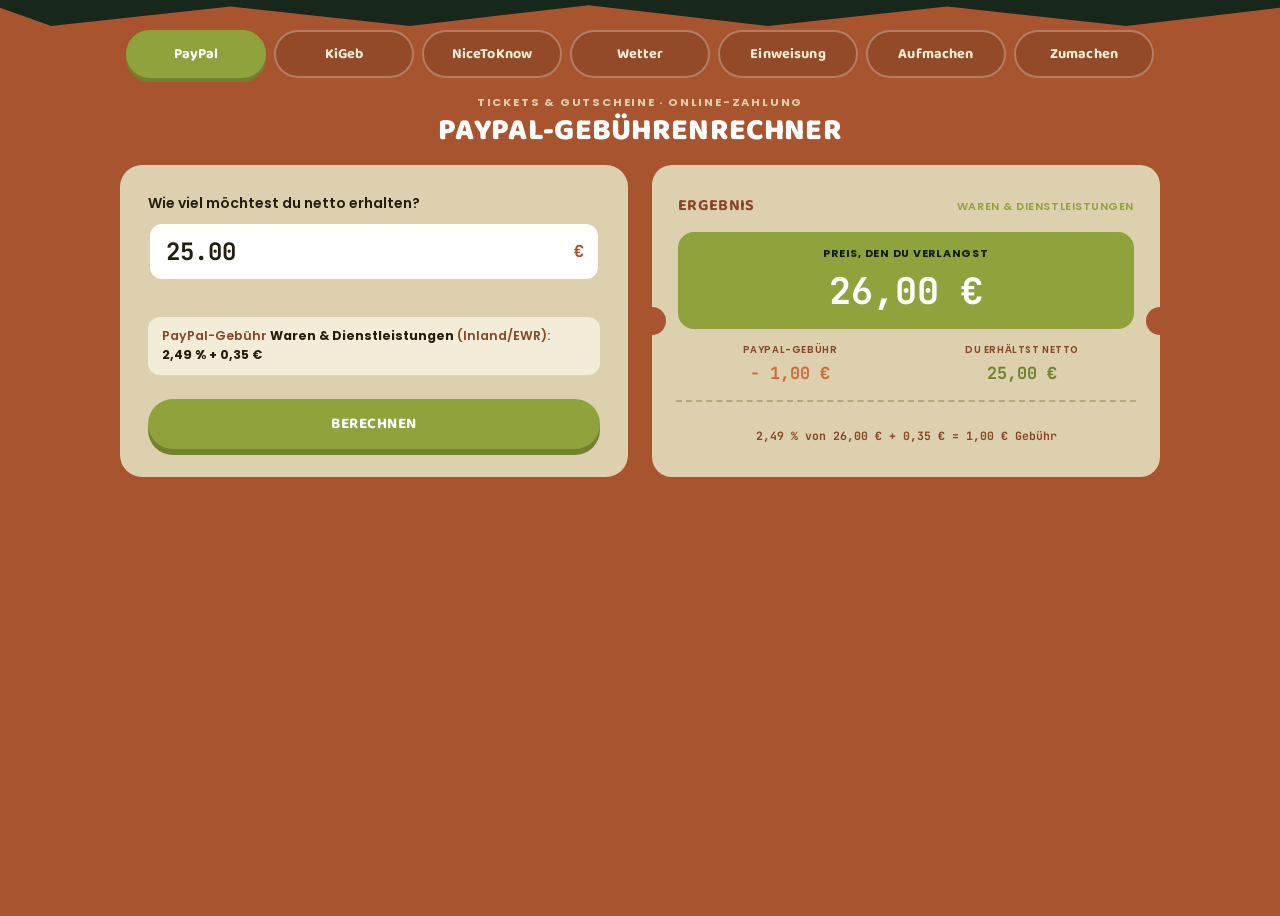
==== commit efdda7d3: "verfeinerung der aufmach/zumach tabs" ====
--- a/Kletterwald/index.html
+++ b/Kletterwald/index.html
@@ -373,35 +373,44 @@
         <div class="calc-card checklist-page-card">
           <div class="group-label">1. Container &amp; Hütte aufmachen</div>
           <div class="checklist">
-            <div class="check-item toggleable off" data-id="auf-1a">
-              <span class="icon">–</span>
-              <span>Schlüssel aus dem Tresor unter der Einweisungsplattform holen</span>
-            </div>
-            <div class="check-item toggleable off" data-id="auf-1b">
+            <div
+              class="check-item toggleable off self-check self-check"
+              data-id="auf-1a"
+            >
+              <span class="icon">–</span>
+              <span
+                >Schlüssel aus dem Tresor unter der Einweisungsplattform
+                holen</span
+              >
+            </div>
+            <div class="check-item toggleable off self-check" data-id="auf-1b">
               <span class="icon">–</span>
               <span>Mit diesem Schlüssel Containertür öffnen</span>
             </div>
-            <div class="check-item toggleable off" data-id="auf-1c">
-              <span class="icon">–</span>
-              <span>Im Container links oben hängt Schlüssel für die Bretter an den Leitern</span>
+            <div class="check-item toggleable off self-check" data-id="auf-1c">
+              <span class="icon">–</span>
+              <span
+                >Im Container links oben hängt Schlüssel für die Bretter an den
+                Leitern</span
+              >
             </div>
           </div>
 
           <div class="group-label">2. Parcours aufmachen</div>
           <div class="checklist">
-            <div class="check-item toggleable off" data-id="auf-2a">
+            <div class="check-item toggleable off self-check" data-id="auf-2a">
               <span class="icon">–</span>
               <span>Mit Schlüssel aus dem Container die Bretter abnehmen</span>
             </div>
-            <div class="check-item toggleable off" data-id="auf-2b">
+            <div class="check-item toggleable off self-check" data-id="auf-2b">
               <span class="icon">–</span>
               <span>Rettungsleitern aufschließen!</span>
             </div>
-            <div class="check-item toggleable off" data-id="auf-2c">
+            <div class="check-item toggleable off self-check" data-id="auf-2c">
               <span class="icon">–</span>
               <span>Alle Höhensicherungsgeräte checken</span>
             </div>
-            <div class="check-item toggleable off" data-id="auf-2d">
+            <div class="check-item toggleable off self-check" data-id="auf-2d">
               <span class="icon">–</span>
               <span>Sprunggerät auf 14 m checken</span>
             </div>
@@ -409,11 +418,11 @@
 
           <div class="group-label">3. Anziehbereich vorbereiten</div>
           <div class="checklist">
-            <div class="check-item toggleable off" data-id="auf-3a">
+            <div class="check-item toggleable off self-check" data-id="auf-3a">
               <span class="icon">–</span>
               <span>Sitzkissen rauslegen</span>
             </div>
-            <div class="check-item toggleable off" data-id="auf-3b">
+            <div class="check-item toggleable off self-check" data-id="auf-3b">
               <span class="icon">–</span>
               <span>Gurte raushängen</span>
             </div>
@@ -421,47 +430,50 @@
 
           <div class="group-label">4. Kassenbereich vorbereiten</div>
           <div class="checklist">
-            <div class="check-item toggleable off" data-id="auf-4a">
+            <div class="check-item toggleable off self-check" data-id="auf-4a">
               <span class="icon">–</span>
               <span>Getränke rausstellen</span>
             </div>
-            <div class="check-item toggleable off" data-id="auf-4b">
+            <div class="check-item toggleable off self-check" data-id="auf-4b">
               <span class="icon">–</span>
               <span>Aufsteller für Google-Bewertungen rausstellen</span>
             </div>
-            <div class="check-item toggleable off" data-id="auf-4c">
+            <div class="check-item toggleable off self-check" data-id="auf-4c">
               <span class="icon">–</span>
               <span>Stempelkarten rausstellen</span>
             </div>
-            <div class="check-item toggleable off" data-id="auf-4d">
+            <div class="check-item toggleable off self-check" data-id="auf-4d">
               <span class="icon">–</span>
               <span>Aufkleber bereitlegen</span>
             </div>
-            <div class="check-item toggleable off" data-id="auf-4e">
+            <div class="check-item toggleable off self-check" data-id="auf-4e">
               <span class="icon">–</span>
               <span>Ordner mit Einverständniszettel rauslegen</span>
             </div>
-            <div class="check-item toggleable off" data-id="auf-4f">
+            <div class="check-item toggleable off self-check" data-id="auf-4f">
               <span class="icon">–</span>
               <span>Schublade in Schreibtisch einsetzen</span>
             </div>
-            <div class="check-item toggleable off" data-id="auf-4g">
+            <div class="check-item toggleable off self-check" data-id="auf-4g">
               <span class="icon">–</span>
               <span>Handschuhkiste bereitstellen</span>
             </div>
-            <div class="check-item toggleable off" data-id="auf-4h">
+            <div class="check-item toggleable off self-check" data-id="auf-4h">
               <span class="icon">–</span>
               <span>Richtiges Datum beim Datumstempel einstellen</span>
             </div>
-            <div class="check-item toggleable off" data-id="auf-4i">
-              <span class="icon">–</span>
-              <span>Kasse aus dem Tresor im Container holen &amp; in Schublade bereitlegen</span>
-            </div>
-            <div class="check-item toggleable off" data-id="auf-4j">
+            <div class="check-item toggleable off self-check" data-id="auf-4i">
+              <span class="icon">–</span>
+              <span
+                >Kasse aus dem Tresor im Container holen &amp; in Schublade
+                bereitlegen</span
+              >
+            </div>
+            <div class="check-item toggleable off self-check" data-id="auf-4j">
               <span class="icon">–</span>
               <span>Snack-Kette raushängen, restliche Nüsse rausstellen</span>
             </div>
-            <div class="check-item toggleable off" data-id="auf-4k">
+            <div class="check-item toggleable off self-check" data-id="auf-4k">
               <span class="icon">–</span>
               <span>Fahne rausstellen</span>
             </div>
@@ -469,31 +481,33 @@
 
           <div class="group-label">5. Aufenthaltsbereiche für Gäste</div>
           <div class="checklist">
-            <div class="check-item toggleable off" data-id="auf-5a">
+            <div class="check-item toggleable off self-check" data-id="auf-5a">
               <span class="icon">–</span>
               <span>Herumliegenden Müll in Tonne</span>
             </div>
-            <div class="check-item toggleable off" data-id="auf-5b">
+            <div class="check-item toggleable off self-check" data-id="auf-5b">
               <span class="icon">–</span>
               <span>Ausreichend Klopapier in den Klos?</span>
             </div>
-            <div class="check-item toggleable off" data-id="auf-5c">
+            <div class="check-item toggleable off self-check" data-id="auf-5c">
               <span class="icon">–</span>
               <span>Sitzgelegenheiten abkehren</span>
             </div>
-            <div class="check-item toggleable off" data-id="auf-5d">
+            <div class="check-item toggleable off self-check" data-id="auf-5d">
               <span class="icon">–</span>
               <span>Liegestühle rausstellen (sei denn schlechtes Wetter)</span>
             </div>
-            <div class="check-item toggleable off" data-id="auf-5e">
-              <span class="icon">–</span>
-              <span>Müssen Tische reserviert werden für Kindergeburtstage?</span>
+            <div class="check-item toggleable off self-check" data-id="auf-5e">
+              <span class="icon">–</span>
+              <span
+                >Müssen Tische reserviert werden für Kindergeburtstage?</span
+              >
             </div>
           </div>
 
           <div class="group-label">6. Check Rettungsgeräte</div>
           <div class="checklist">
-            <div class="check-item toggleable off" data-id="auf-6a">
+            <div class="check-item toggleable off self-check" data-id="auf-6a">
               <span class="icon">–</span>
               <span>Vollständigkeit der Rettungsmaterialien sicherstellen</span>
             </div>
@@ -501,7 +515,7 @@
 
           <div class="group-label">7. Tagesprotokoll</div>
           <div class="checklist">
-            <div class="check-item toggleable off" data-id="auf-7a">
+            <div class="check-item toggleable off self-check" data-id="auf-7a">
               <span class="icon">–</span>
               <span>Tagesprotokoll ausfüllen</span>
             </div>
@@ -522,86 +536,146 @@
         </div>
 
         <div class="calc-card checklist-page-card">
-          <div class="checklist">
-            <div class="check-item toggleable off" data-id="zu-1">
-              <span class="icon">–</span>
-              <span>Bretter vor die Leitern und Schlösser zudrücken (30 Minuten vor Schluss beginnen)</span>
-            </div>
-            <div class="check-item toggleable off" data-id="zu-2">
+          <div class="group-label">1. Kassenschluss um 17:00</div>
+          <div class="checklist">
+            <div class="check-item toggleable off self-check" data-id="zu-0">
+              <span class="icon">–</span>
+              <span
+                >150€ in Scheinen und 50€ in Münzen im Geldbeutel lassen</span
+              >
+            </div>
+            <div class="check-item toggleable off self-check" data-id="zu-0">
+              <span class="icon">–</span>
+              <span>30€ jeweils in Snack- und Trinkkasse lassen</span>
+            </div>
+            <div class="check-item toggleable off self-check" data-id="zu-0">
+              <span class="icon">–</span>
+              <span
+                >Wenn nötig Kleingeld im Tresor holen (später auf Umschlag
+                schreiben)</span
+              >
+            </div>
+            <div class="check-item toggleable off self-check" data-id="zu-0">
+              <span class="icon">–</span>
+              <span
+                >Umschlag in der ersten Schublade im Schrank hinter der Türe
+                holen</span
+              >
+            </div>
+            <div class="check-item toggleable off self-check" data-id="zu-0">
+              <span class="icon">–</span>
+              <span
+                >Auf den Umschlag "Eintritt: X€, Snacks: X€, Trinken: X€"
+                schreiben</span
+              >
+            </div>
+            <div class="check-item toggleable off self-check" data-id="zu-2">
               <span class="icon">–</span>
               <span>Gurte in den Container räumen</span>
             </div>
-            <div class="check-item toggleable off" data-id="zu-3">
-              <span class="icon">–</span>
-              <span>Kleine Kontrollrunde: irgendwelche Auffälligkeiten an den Parcours? Passt alles für den nächsten Betriebstag? Falls nein: Info an Rayk</span>
-            </div>
-            <div class="check-item toggleable off" data-id="zu-4">
-              <span class="icon">–</span>
-              <span>Sitzkissen wegräumen</span>
-            </div>
-            <div class="check-item toggleable off" data-id="zu-5">
-              <span class="icon">–</span>
-              <span>Kassenbereich aufräumen, alle Gegenstände in die Hütte räumen</span>
-            </div>
-            <div class="check-item toggleable off" data-id="zu-6">
-              <span class="icon">–</span>
-              <span>Schublade vom Tresen in der Hütte auf den Schreibtisch stellen</span>
-            </div>
-            <div class="check-item toggleable off" data-id="zu-7">
-              <span class="icon">–</span>
-              <span>Snacks in die Box räumen</span>
-            </div>
-            <div class="check-item toggleable off" data-id="zu-8">
-              <span class="icon">–</span>
-              <span>Rettungsleitern zuschließen</span>
-            </div>
-            <div class="check-item toggleable off" data-id="zu-9">
-              <span class="icon">–</span>
-              <span>Liegestühle wegräumen</span>
-            </div>
-            <div class="check-item toggleable off" data-id="zu-10">
-              <span class="icon">–</span>
-              <span>Müll vom Boden in die Tonne räumen</span>
-            </div>
-            <div class="check-item toggleable off" data-id="zu-11">
-              <span class="icon">–</span>
-              <span>Reservierte Schilder von Kindergeburtstagen reinräumen</span>
-            </div>
-            <div class="check-item toggleable off" data-id="zu-12">
-              <span class="icon">–</span>
-              <span>Schränke in der Hütte abschließen</span>
-            </div>
-            <div class="check-item toggleable off" data-id="zu-13">
-              <span class="icon">–</span>
-              <span>Kontrollieren: Genügend Getränke vorhanden? Genügend Snacks vorhanden? Falls nein: Info an Rayk.</span>
-            </div>
-            <div class="check-item toggleable off" data-id="zu-14">
+            <div class="check-item toggleable off self-check" data-id="zu-14">
               <span class="icon">–</span>
               <span>Fahne reinholen</span>
             </div>
-            <div class="check-item toggleable off" data-id="zu-15">
-              <span class="icon">–</span>
-              <span>Klos abschließen</span>
-            </div>
-            <div class="check-item toggleable off" data-id="zu-16">
-              <span class="icon">–</span>
-              <span>Hütte abschließen</span>
-            </div>
-            <div class="check-item toggleable off" data-id="zu-17">
-              <span class="icon">–</span>
-              <span>Container abschließen</span>
-            </div>
-            <div class="check-item toggleable off" data-id="zu-18">
-              <span class="icon">–</span>
-              <span>Ggf. Mülltonne raus (Sonntags)</span>
-            </div>
-            <div class="check-item toggleable off" data-id="zu-19">
-              <span class="icon">–</span>
-              <span>Schlüssel zurück in Tresor</span>
-            </div>
-            <div class="check-item toggleable off" data-id="zu-20">
-              <span class="icon">–</span>
-              <span>Kette davor hängen</span>
+          </div>
+          <div class="group-label">2. Vorbereitung</div>
+          <div class="checklist">
+            <div class="check-item toggleable off self-check" data-id="zu-6">
+              <span class="icon">–</span>
+              <span
+                >Schublade vom Tresen in der Hütte auf den Schreibtisch
+                stellen</span
+              >
+            </div>
+
+            <div class="check-item toggleable off self-check" data-id="zu-1">
+              <span class="icon">–</span>
+              <span
+                >Bretter vor die Leitern und Schlösser zudrücken (30 Minuten vor
+                Schluss beginnen)</span
+              >
+            </div>
+            <div class="check-item toggleable off self-check" data-id="zu-3">
+              <span class="icon">–</span>
+              <span
+                >Kleine Kontrollrunde: irgendwelche Auffälligkeiten an den
+                Parcours? Passt alles für den nächsten Betriebstag? Falls nein:
+                Info an Rayk</span
+              >
+            </div>
+
+            <div class="group-label">3. Ende um 19:00</div>
+            <div class="checklist">
+              <div class="check-item toggleable off self-check" data-id="zu-4">
+                <span class="icon">–</span>
+                <span>Sitzkissen wegräumen</span>
+              </div>
+              <div class="check-item toggleable off self-check" data-id="zu-5">
+                <span class="icon">–</span>
+                <span
+                  >Kassenbereich aufräumen, alle Gegenstände in die Hütte
+                  räumen</span
+                >
+              </div>
+
+              <div class="check-item toggleable off self-check" data-id="zu-7">
+                <span class="icon">–</span>
+                <span>Snacks in die Box räumen</span>
+              </div>
+              <div class="check-item toggleable off self-check" data-id="zu-8">
+                <span class="icon">–</span>
+                <span>Rettungsleitern zuschließen</span>
+              </div>
+              <div class="check-item toggleable off self-check" data-id="zu-9">
+                <span class="icon">–</span>
+                <span>Liegestühle wegräumen</span>
+              </div>
+              <div class="check-item toggleable off self-check" data-id="zu-10">
+                <span class="icon">–</span>
+                <span>Müll vom Boden in die Tonne räumen</span>
+              </div>
+              <div class="check-item toggleable off self-check" data-id="zu-11">
+                <span class="icon">–</span>
+                <span
+                  >Reservierte Schilder von Kindergeburtstagen reinräumen</span
+                >
+              </div>
+              <div class="check-item toggleable off self-check" data-id="zu-12">
+                <span class="icon">–</span>
+                <span>Schränke in der Hütte abschließen</span>
+              </div>
+              <div class="check-item toggleable off self-check" data-id="zu-13">
+                <span class="icon">–</span>
+                <span
+                  >Kontrollieren: Genügend Getränke vorhanden? Genügend Snacks
+                  vorhanden? Falls nein: Info an Rayk.</span
+                >
+              </div>
+
+              <div class="check-item toggleable off self-check" data-id="zu-15">
+                <span class="icon">–</span>
+                <span>Klos abschließen</span>
+              </div>
+              <div class="check-item toggleable off self-check" data-id="zu-16">
+                <span class="icon">–</span>
+                <span>Hütte abschließen</span>
+              </div>
+              <div class="check-item toggleable off self-check" data-id="zu-17">
+                <span class="icon">–</span>
+                <span>Container abschließen</span>
+              </div>
+              <div class="check-item toggleable off self-check" data-id="zu-18">
+                <span class="icon">–</span>
+                <span>Ggf. Mülltonne raus (Sonntags)</span>
+              </div>
+              <div class="check-item toggleable off self-check" data-id="zu-19">
+                <span class="icon">–</span>
+                <span>Schlüssel zurück in Tresor</span>
+              </div>
+              <div class="check-item toggleable off self-check" data-id="zu-20">
+                <span class="icon">–</span>
+                <span>Kette davor hängen</span>
+              </div>
             </div>
           </div>
         </div>
@@ -613,7 +687,11 @@
       <div class="modal-card">
         <div class="modal-header">
           <h2>Ablauf · Paket 3 Wipfelstürmer</h2>
-          <button class="modal-close" id="paket3ModalClose" aria-label="Schließen">
+          <button
+            class="modal-close"
+            id="paket3ModalClose"
+            aria-label="Schließen"
+          >
             <svg
               viewBox="0 0 24 24"
               fill="none"
--- a/Kletterwald/style.css
+++ b/Kletterwald/style.css
@@ -0,0 +1,974 @@
+      /* Fonts lokal eingebettet (Baloo 2, Poppins, JetBrains Mono) – kein Netzwerk nötig, funktioniert komplett offline */
+      @font-face {
+        font-family: "Baloo 2";
+        font-style: normal;
+        font-weight: 700;
+        font-display: swap;
+        src: url([data-uri])
+          format("woff2");
+      }
+
+      @font-face {
+        font-family: "Baloo 2";
+        font-style: normal;
+        font-weight: 800;
+        font-display: swap;
+        src: url([data-uri])
+          format("woff2");
+      }
+
+      @font-face {
+        font-family: "Poppins";
+        font-style: normal;
+        font-weight: 400;
+        font-display: swap;
+        src: url([data-uri])
+          format("woff2");
+      }
+
+      @font-face {
+        font-family: "Poppins";
+        font-style: normal;
+        font-weight: 500;
+        font-display: swap;
+        src: url([data-uri])
+          format("woff2");
+      }
+
+      @font-face {
+        font-family: "Poppins";
+        font-style: normal;
+        font-weight: 600;
+        font-display: swap;
+        src: url([data-uri])
+          format("woff2");
+      }
+
+      @font-face {
+        font-family: "Poppins";
+        font-style: normal;
+        font-weight: 700;
+        font-display: swap;
+        src: url([data-uri])
+          format("woff2");
+      }
+
+      @font-face {
+        font-family: "JetBrains Mono";
+        font-style: normal;
+        font-weight: 700;
+        font-display: swap;
+        src: url([data-uri])
+          format("woff2");
+      }
+
+      :root {
+        --green-dark: #17271c;
+        --green-darker: #101c14;
+        --terracotta: #a8552f;
+        --terracotta-dark: #8a4526;
+        --olive: #8fa23c;
+        --olive-dark: #71812c;
+        --cream: #ddd0af;
+        --cream-light: #f3ecd8;
+        --orange: #cc6a3a;
+        --white: #ffffff;
+        --ink: #251d12;
+        --font-display: "Baloo 2", sans-serif;
+        --font-body: "Poppins", sans-serif;
+        --font-mono: "JetBrains Mono", monospace;
+      }
+
+      * {
+        box-sizing: border-box;
+      }
+      html,
+      body {
+        height: 100%;
+      }
+
+      body {
+        margin: 16px;
+        font-family: var(--font-body);
+        background: var(--terracotta);
+        color: var(--white);
+        -webkit-font-smoothing: antialiased;
+        display: flex;
+        align-items: top;
+        justify-content: center;
+        min-height: 100vh;
+        padding: 14px 16px;
+        -webkit-tap-highlight-color: transparent;
+      }
+
+      iframe {
+        border: none;
+        display: block;
+        width: 100%;
+        height: 720px;
+        border-radius: 22px;
+        overflow: hidden;
+      }
+
+      .wetter-radar-window {
+        overflow: hidden;
+        border-radius: 22px;
+        height: 720px;
+      }
+
+      .wetter-radar-window .wetter_radar {
+        margin-top: -260px;
+        min-height: 1000px;
+      }
+
+      /* thin fixed brand strip, doesn't take up layout space */
+      .top-decor {
+        position: fixed;
+        top: 0;
+        left: 0;
+        right: 0;
+        height: 26px;
+        background: var(--green-dark);
+        clip-path: polygon(
+          0 0,
+          100% 0,
+          100% 30%,
+          88% 100%,
+          74% 25%,
+          60% 100%,
+          46% 20%,
+          32% 100%,
+          18% 25%,
+          4% 100%,
+          0 30%
+        );
+        z-index: 50;
+      }
+
+      .page {
+        position: relative;
+        z-index: 1;
+        width: 100%;
+        max-width: 1040px;
+      }
+
+      /* ---------- Tab bar ---------- */
+      .tabbar {
+        display: flex;
+        flex-wrap: wrap;
+        justify-content: center;
+        gap: 8px;
+        margin-bottom: 16px;
+      }
+
+      .tab {
+        font-family: var(--font-display);
+        font-weight: 700;
+        font-size: 0.9rem;
+        letter-spacing: 0.01em;
+        color: var(--cream-light);
+        background: rgba(0, 0, 0, 0.12);
+        border: 2px solid rgba(255, 255, 255, 0.28);
+        border-radius: 999px;
+        padding: 10px 18px;
+        min-width: 140px;
+        max-width: 150px;
+        text-align: center;
+        cursor: pointer;
+        transition:
+          background 0.12s ease,
+          border-color 0.12s ease,
+          color 0.12s ease,
+          transform 0.08s ease;
+      }
+
+      .tab:active {
+        transform: scale(0.97);
+      }
+
+      .tab.active {
+        background: var(--olive);
+        border-color: var(--olive);
+        color: var(--white);
+        box-shadow: 0 4px 0 var(--olive-dark);
+      }
+
+      /* ---------- Page head (per tab) ---------- */
+      .page-head {
+        text-align: center;
+        margin-bottom: 18px;
+      }
+
+      .eyebrow {
+        font-family: var(--font-body);
+        font-weight: 700;
+        font-size: 0.7rem;
+        letter-spacing: 0.16em;
+        text-transform: uppercase;
+        color: var(--cream);
+        margin: 0 0 4px;
+      }
+
+      h1 {
+        font-family: var(--font-display);
+        font-weight: 800;
+        text-transform: uppercase;
+        font-size: clamp(1.35rem, 2.6vw, 1.9rem);
+        line-height: 1.05;
+        letter-spacing: 0.01em;
+        margin: 0;
+      }
+
+      .layout {
+        display: grid;
+        grid-template-columns: 1fr 1fr;
+        gap: 24px;
+        align-items: stretch;
+      }
+
+      /* ---------- Left cards (form / package picker) ---------- */
+      .calc-card {
+        background: var(--cream);
+        border-radius: 22px;
+        padding: clamp(18px, 2.6vw, 28px);
+        color: var(--ink);
+        text-align: left;
+        display: flex;
+        flex-direction: column;
+        height: 100%;
+      }
+
+      #panel-paypal .calc-card {
+        justify-content: space-between;
+      }
+      #panel-kigeb .calc-card {
+        overflow-y: auto;
+      }
+
+      .field {
+        margin-bottom: 14px;
+      }
+
+      .field label {
+        display: block;
+        font-weight: 600;
+        font-size: 0.88rem;
+        margin-bottom: 8px;
+        color: var(--ink);
+      }
+
+      .amount-row {
+        display: flex;
+        align-items: center;
+        background: var(--white);
+        border: 2px solid var(--cream);
+        border-radius: 14px;
+        padding: 2px 6px 2px 16px;
+        transition: border-color 0.15s ease;
+      }
+
+      .amount-row:focus-within {
+        border-color: var(--olive);
+      }
+
+      .amount-row input {
+        border: none;
+        outline: none;
+        background: transparent;
+        font-family: var(--font-mono);
+        font-size: 1.5rem;
+        font-weight: 700;
+        color: var(--ink);
+        width: 100%;
+        padding: 10px 0;
+      }
+
+      .amount-row span {
+        font-family: var(--font-mono);
+        font-weight: 700;
+        font-size: 1.05rem;
+        color: var(--terracotta);
+        padding-right: 8px;
+      }
+
+      .fee-basis {
+        display: block;
+        background: var(--cream-light);
+        border-radius: 12px;
+        padding: 10px 14px;
+        margin: 14px 0 16px;
+        font-size: 0.78rem;
+        font-weight: 600;
+        color: var(--terracotta-dark);
+        line-height: 1.5;
+      }
+
+      .fee-basis strong {
+        color: var(--ink);
+      }
+
+      .btn-primary {
+        width: 100%;
+        background: var(--olive);
+        color: var(--white);
+        border: none;
+        border-radius: 999px;
+        font-family: var(--font-display);
+        font-weight: 700;
+        font-size: 0.95rem;
+        text-transform: uppercase;
+        letter-spacing: 0.03em;
+        padding: 13px 20px;
+        cursor: pointer;
+        box-shadow: 0 6px 0 var(--olive-dark);
+        transition:
+          transform 0.08s ease,
+          box-shadow 0.08s ease;
+      }
+
+      .btn-primary:active {
+        transform: translateY(4px);
+        box-shadow: 0 2px 0 var(--olive-dark);
+      }
+
+      .group-label {
+        font-family: var(--font-body);
+        font-weight: 700;
+        font-size: 0.7rem;
+        letter-spacing: 0.14em;
+        text-transform: uppercase;
+        color: var(--terracotta-dark);
+        margin: 14px 0 8px;
+      }
+      .group-label:first-child {
+        margin-top: 0;
+      }
+
+      .pkg-row {
+        display: flex;
+        align-items: center;
+        justify-content: space-between;
+        gap: 10px;
+        width: 100%;
+        text-align: left;
+        background: var(--white);
+        border: 2px solid var(--cream);
+        border-radius: 14px;
+        padding: 10px 14px;
+        margin-bottom: 8px;
+        cursor: pointer;
+        font-family: inherit;
+        transition:
+          border-color 0.15s ease,
+          transform 0.08s ease;
+      }
+      .pkg-row:active {
+        transform: scale(0.98);
+      }
+      .pkg-row:focus-within,
+      .pkg-row.active {
+        border-color: var(--olive);
+      }
+      .pkg-row.active {
+        background: var(--cream-light);
+      }
+
+      .pkg-name {
+        display: block;
+        font-family: var(--font-display);
+        font-weight: 700;
+        font-size: 1rem;
+        color: var(--ink);
+      }
+      .pkg-sub {
+        display: block;
+        font-size: 0.72rem;
+        font-weight: 500;
+        color: var(--terracotta-dark);
+        margin-top: 1px;
+      }
+      .pkg-price {
+        font-family: var(--font-mono);
+        font-weight: 700;
+        font-size: 1.15rem;
+        color: var(--terracotta);
+        white-space: nowrap;
+      }
+      .pkg-row.active .pkg-price {
+        color: var(--olive-dark);
+      }
+
+      /* ---------- Right: ticket stub result ---------- */
+      .ticket {
+        background: var(--cream);
+        border-radius: 20px;
+        padding: clamp(18px, 2.6vw, 28px) clamp(16px, 2.6vw, 26px) 20px;
+        position: relative;
+        color: var(--ink);
+        display: flex;
+        flex-direction: column;
+        justify-content: space-between;
+        height: 100%;
+        overflow: hidden;
+      }
+
+      .ticket::before,
+      .ticket::after {
+        content: "";
+        position: absolute;
+        top: 50%;
+        transform: translateY(-50%);
+        width: 28px;
+        height: 28px;
+        background: var(--terracotta);
+        border-radius: 50%;
+      }
+      .ticket::before {
+        left: -14px;
+      }
+      .ticket::after {
+        right: -14px;
+      }
+
+      .ticket-head {
+        display: flex;
+        justify-content: space-between;
+        align-items: baseline;
+        flex-wrap: wrap;
+        gap: 6px;
+        margin-bottom: 14px;
+      }
+
+      .ticket-head h2 {
+        font-family: var(--font-display);
+        text-transform: uppercase;
+        font-size: 1rem;
+        margin: 0;
+        color: var(--terracotta-dark);
+        letter-spacing: 0.02em;
+      }
+
+      .ticket-head .ticket-type {
+        font-family: var(--font-body);
+        font-size: 0.68rem;
+        font-weight: 600;
+        color: var(--olive);
+        text-transform: uppercase;
+        letter-spacing: 0.05em;
+      }
+
+      .price-hero {
+        background: var(--olive);
+        border-radius: 16px;
+        padding: 14px 16px;
+        text-align: center;
+        margin-bottom: 14px;
+      }
+
+      .price-hero .label {
+        font-size: 0.68rem;
+        font-weight: 700;
+        text-transform: uppercase;
+        letter-spacing: 0.07em;
+        color: var(--green-darker);
+        margin-bottom: 4px;
+      }
+
+      .price-hero .value {
+        font-family: var(--font-mono);
+        font-weight: 700;
+        font-size: clamp(1.6rem, 3.4vw, 2.3rem);
+        color: var(--white);
+      }
+
+      .price-hero .sub {
+        font-size: 0.68rem;
+        font-weight: 600;
+        color: rgba(255, 255, 255, 0.85);
+        margin-top: 2px;
+      }
+
+      .ticket-stats {
+        display: grid;
+        grid-template-columns: repeat(2, 1fr);
+        gap: 8px;
+        padding-bottom: 16px;
+      }
+
+      .stat {
+        text-align: center;
+      }
+
+      .stat .label {
+        font-size: 0.6rem;
+        font-weight: 600;
+        text-transform: uppercase;
+        letter-spacing: 0.06em;
+        color: var(--terracotta-dark);
+        margin-bottom: 5px;
+      }
+
+      .stat .value {
+        font-family: var(--font-mono);
+        font-weight: 700;
+        font-size: clamp(0.85rem, 1.7vw, 1.05rem);
+      }
+
+      .stat.fee .value {
+        color: var(--orange);
+      }
+      .stat.net .value {
+        color: var(--olive-dark);
+      }
+
+      .checklist {
+        display: flex;
+        flex-direction: column;
+        gap: 7px;
+        flex: 1;
+        overflow-y: auto;
+        padding-bottom: 4px;
+      }
+      .check-item {
+        display: flex;
+        align-items: center;
+        gap: 10px;
+        background: var(--cream-light);
+        border-radius: 10px;
+        padding: 8px 12px;
+        font-size: 0.82rem;
+        font-weight: 600;
+        color: var(--ink);
+      }
+      .check-item.off:not(.self-check) {
+        opacity: 0.45;
+      }
+      .check-item .icon {
+        flex-shrink: 0;
+        width: 20px;
+        height: 20px;
+        border-radius: 50%;
+        display: flex;
+        align-items: center;
+        justify-content: center;
+        font-size: 0.68rem;
+        font-weight: 700;
+      }
+      .check-item.on .icon {
+        background: var(--olive);
+        color: var(--white);
+      }
+      .check-item.off .icon {
+        background: #cbbd97;
+        color: var(--cream-light);
+      }
+
+      .perforation {
+        border-top: 2px dashed #b8a67d;
+        margin: 0 -2px;
+      }
+      #panel-kigeb .perforation {
+        margin: 14px -2px 0;
+      }
+
+      .ticket-formula {
+        padding-top: 14px;
+        font-family: var(--font-mono);
+        font-size: 0.72rem;
+        color: var(--terracotta-dark);
+        line-height: 1.6;
+        text-align: center;
+      }
+      #panel-kigeb .ticket-formula {
+        font-size: 0.66rem;
+        padding-top: 12px;
+      }
+
+      /* ---------- Placeholder panels (Einweisung / Aufmachen / Zumachen) ---------- */
+      .placeholder-card {
+        background: var(--cream);
+        border-radius: 22px;
+        padding: clamp(24px, 4vw, 40px);
+        color: var(--ink);
+        text-align: center;
+        max-width: 560px;
+        margin: 0 auto;
+        border: 2px dashed #b8a67d;
+      }
+
+      .placeholder-card.wor {
+        border: none;
+      }
+
+      .placeholder-card .placeholder-icon {
+        display: flex;
+        justify-content: center;
+        margin-bottom: 10px;
+      }
+
+      .placeholder-card .placeholder-icon svg {
+        width: 38px;
+        height: 38px;
+        stroke: var(--terracotta);
+      }
+
+      .placeholder-card p {
+        margin: 0;
+        font-size: 0.9rem;
+        font-weight: 500;
+        color: var(--terracotta-dark);
+        line-height: 1.6;
+      }
+
+      .bulletpoint {
+        font-size: 0.9rem;
+        color: var(--terracotta-dark);
+        font-weight: 700;
+      }
+
+      /* ---------- Ablauf-Checklisten (Aufmachen / Zumachen) ---------- */
+      .checklist-page-card {
+        max-width: 680px;
+        margin: 0 auto;
+      }
+
+      .checklist-page-card .group-label:first-child {
+        margin-top: 0;
+      }
+
+      .checklist-actions {
+        text-align: center;
+        margin-bottom: 14px;
+      }
+
+      .reset-link {
+        background: none;
+        border: none;
+        color: var(--cream);
+        font-family: var(--font-body);
+        font-weight: 600;
+        font-size: 0.76rem;
+        text-decoration: underline;
+        cursor: pointer;
+        padding: 4px 6px;
+      }
+
+      /* check-items als Klick-Ziel (Aufmachen/Zumachen + Modal) */
+      .check-item.toggleable {
+        cursor: pointer;
+        user-select: none;
+        transition: opacity 0.1s ease;
+      }
+      .check-item.toggleable:active {
+        transform: scale(0.99);
+      }
+
+      /* ---------- Paket-3-Checkliste: Trigger-Button im Ticket ---------- */
+      .checklist-trigger-btn {
+        display: flex;
+        align-items: center;
+        justify-content: center;
+        gap: 8px;
+        width: 100%;
+        background: var(--olive);
+        color: var(--white);
+        border: none;
+        border-radius: 10px;
+        padding: 9px 12px;
+        font-family: var(--font-body);
+        font-weight: 600;
+        font-size: 0.78rem;
+        cursor: pointer;
+        margin-top: 2px;
+        flex-shrink: 0;
+      }
+      .checklist-trigger-btn svg {
+        width: 15px;
+        height: 15px;
+        flex-shrink: 0;
+        stroke: var(--white);
+      }
+      .checklist-trigger-btn:active {
+        transform: scale(0.98);
+      }
+
+      /* ---------- Paket-3-Checkliste: Overlay ---------- */
+      .modal-overlay {
+        position: fixed;
+        inset: 0;
+        background: rgba(23, 39, 28, 0.6);
+        display: none;
+        align-items: center;
+        justify-content: center;
+        padding: 20px;
+        z-index: 999;
+      }
+      .modal-overlay.open {
+        display: flex;
+      }
+      .modal-card {
+        background: var(--cream);
+        border-radius: 22px;
+        width: 100%;
+        max-width: 480px;
+        max-height: 85vh;
+        display: flex;
+        flex-direction: column;
+        overflow: hidden;
+        box-shadow: 0 20px 60px rgba(0, 0, 0, 0.35);
+      }
+      .modal-header {
+        display: flex;
+        align-items: center;
+        justify-content: space-between;
+        gap: 10px;
+        padding: 18px 20px 14px;
+        border-bottom: 2px dashed #b8a67d;
+        flex-shrink: 0;
+      }
+      .modal-header h2 {
+        font-family: var(--font-display);
+        text-transform: uppercase;
+        font-size: 0.88rem;
+        letter-spacing: 0.02em;
+        color: var(--terracotta-dark);
+        margin: 0;
+      }
+      .modal-close {
+        background: none;
+        border: none;
+        cursor: pointer;
+        padding: 4px;
+        color: var(--terracotta-dark);
+        flex-shrink: 0;
+      }
+      .modal-close svg {
+        width: 18px;
+        height: 18px;
+        stroke: currentColor;
+      }
+      .modal-body {
+        padding: 14px 20px;
+        overflow-y: auto;
+        flex: 1;
+      }
+      .modal-body .group-label:first-child {
+        margin-top: 0;
+      }
+      .modal-footer {
+        padding: 12px 20px;
+        border-top: 2px dashed #b8a67d;
+        display: flex;
+        justify-content: flex-end;
+        flex-shrink: 0;
+      }
+
+      /* ---------- Wetter-Overlay ---------- */
+      .date-nav {
+        display: flex;
+        align-items: center;
+        justify-content: center;
+        gap: 14px;
+        flex-wrap: wrap;
+        margin-top: 10px;
+      }
+      .today-date {
+        font-family: var(--font-mono);
+        font-size: 0.82rem;
+        color: #f0e4cd;
+        margin: 0;
+        text-transform: capitalize;
+        min-width: 180px;
+      }
+      .nav-btn {
+        background: var(--olive);
+        color: var(--white);
+        border: none;
+        border-radius: 999px;
+        font-family: var(--font-body);
+        font-weight: 600;
+        font-size: 0.76rem;
+        padding: 9px 16px;
+        cursor: pointer;
+        white-space: nowrap;
+      }
+      .nav-btn:active {
+        transform: translateY(1px);
+      }
+      .top-row {
+        display: grid;
+        grid-template-columns: 1fr 1fr;
+        gap: 18px;
+        margin: 20px 0 0;
+        align-items: stretch;
+      }
+      .card {
+        background: var(--cream-light);
+        border-radius: 20px;
+        padding: 20px 22px;
+        color: var(--ink);
+        margin-bottom: 20px;
+      }
+      .card h2 {
+        font-family: var(--font-display);
+        text-transform: uppercase;
+        font-size: 0.8rem;
+        letter-spacing: 0.04em;
+        color: var(--terracotta-dark);
+        margin: 0 0 12px;
+      }
+      .hours-value {
+        font-family: var(--font-mono);
+        font-weight: 700;
+        font-size: clamp(1.3rem, 3vw, 1.9rem);
+      }
+      .hours-value.closed {
+        color: var(--terracotta-dark);
+      }
+      .hours-sub {
+        font-size: 0.78rem;
+        margin-top: 8px;
+        color: var(--terracotta-dark);
+        line-height: 1.6;
+      }
+      .temp-row {
+        display: flex;
+        gap: 18px;
+      }
+      .temp-stat {
+        flex: 1;
+        text-align: center;
+      }
+      .temp-label {
+        font-size: 0.68rem;
+        font-weight: 600;
+        text-transform: uppercase;
+        letter-spacing: 0.05em;
+        color: var(--terracotta-dark);
+        margin-bottom: 4px;
+      }
+      .temp-value {
+        font-family: var(--font-mono);
+        font-weight: 700;
+        font-size: clamp(1.7rem, 4vw, 2.4rem);
+      }
+      .temp-value.cold {
+        color: var(--olive-dark);
+      }
+      .temp-value.hot {
+        color: var(--orange);
+      }
+      .rain-card {
+        padding-bottom: 16px;
+        margin-bottom: 18px;
+      }
+      .rain-chart {
+        display: flex;
+        gap: 6px;
+        align-items: flex-end;
+        overflow-x: auto;
+        padding-top: 6px;
+        padding-bottom: 4px;
+      }
+      .rain-col {
+        display: flex;
+        flex-direction: column;
+        align-items: center;
+        flex: 1;
+        min-width: 34px;
+      }
+      .rain-track {
+        width: 100%;
+        max-width: 26px;
+        height: 90px;
+        background: rgba(37, 29, 18, 0.08);
+        border-radius: 6px;
+        display: flex;
+        align-items: flex-end;
+        overflow: hidden;
+      }
+      .rain-fill {
+        width: 100%;
+        border-radius: 6px;
+        background: var(--cream);
+        transition: height 0.3s ease;
+      }
+      .rain-pct {
+        font-family: var(--font-mono);
+        font-size: 0.6rem;
+        font-weight: 600;
+        margin-top: 5px;
+        color: var(--terracotta-dark);
+      }
+      .rain-hour {
+        font-family: var(--font-mono);
+        font-size: 0.6rem;
+        margin-top: 2px;
+        color: var(--ink);
+        opacity: 0.55;
+      }
+      .rain-col.open-hour .rain-hour {
+        opacity: 1;
+        font-weight: 700;
+        color: var(--terracotta-dark);
+      }
+      .rain-footer {
+        display: flex;
+        justify-content: space-between;
+        align-items: center;
+        flex-wrap: wrap;
+        gap: 8px;
+        margin-top: 12px;
+        font-size: 0.68rem;
+        color: var(--terracotta-dark);
+      }
+      .refresh-btn {
+        background: none;
+        border: none;
+        color: var(--terracotta-dark);
+        font-family: var(--font-body);
+        font-weight: 600;
+        font-size: 0.72rem;
+        cursor: pointer;
+        text-decoration: underline;
+        padding: 0;
+      }
+      .legend {
+        display: flex;
+        gap: 12px;
+        flex-wrap: wrap;
+        font-size: 0.62rem;
+      }
+      .legend span {
+        display: inline-flex;
+        align-items: center;
+        gap: 4px;
+      }
+      .legend i {
+        width: 10px;
+        height: 10px;
+        border-radius: 3px;
+        display: inline-block;
+      }
+
+      @media (max-width: 760px) {
+        .layout {
+          grid-template-columns: 1fr;
+        }
+        .top-row {
+          grid-template-columns: 1fr;
+        }
+        body {
+          align-items: flex-start;
+          padding-top: 36px;
+        }
+        .ticket::before,
+        .ticket::after {
+          display: none;
+        }
+      }
+
+      :focus-visible {
+        outline: 3px solid var(--orange);
+        outline-offset: 2px;
+      }
